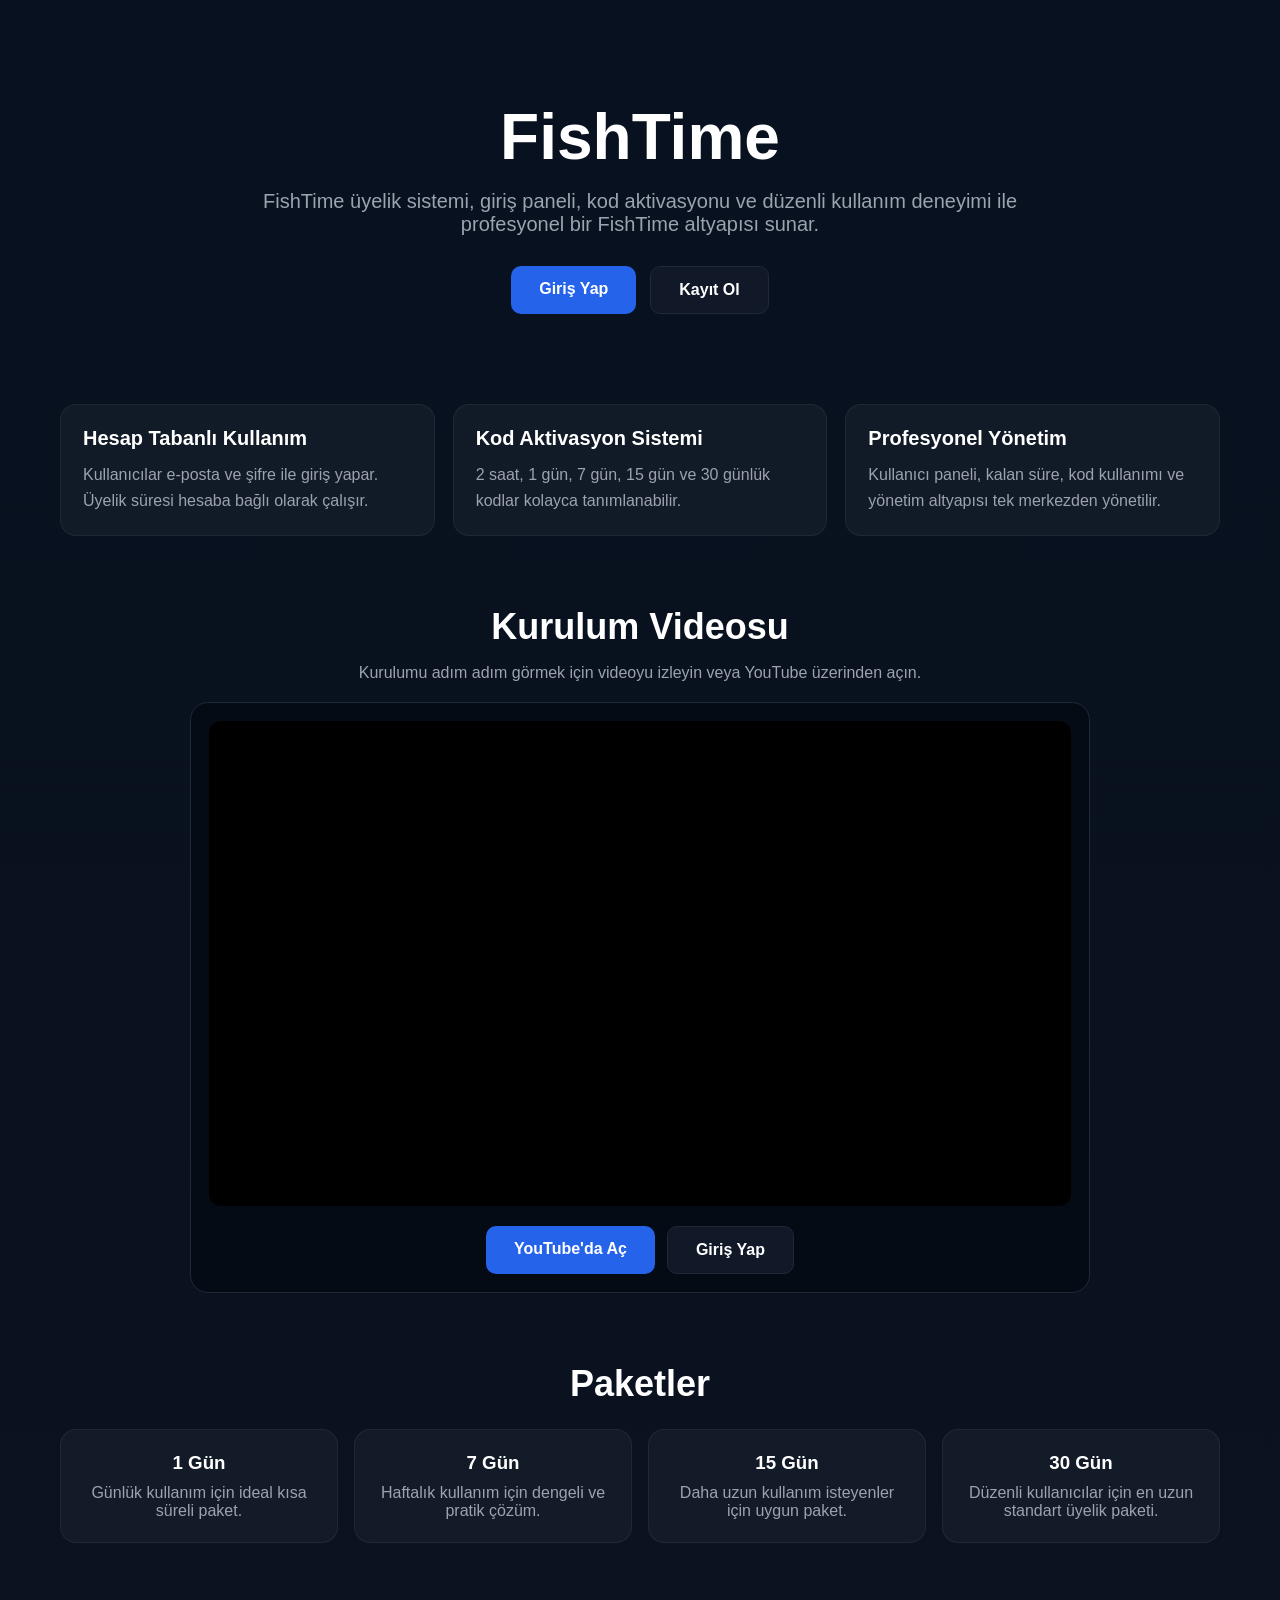
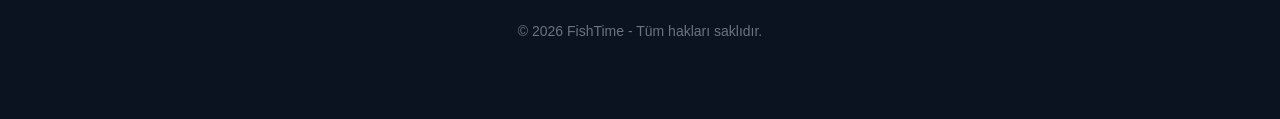
==== index.html @ 6d99ec54 "Update index.html" ====
<!DOCTYPE html>
<html lang="tr">
<head>
  <meta charset="UTF-8" />
  <meta name="viewport" content="width=device-width, initial-scale=1.0" />
  <title>FishTime</title>
  <style>
    * { box-sizing: border-box; }
    body {
      margin: 0;
      font-family: Arial, sans-serif;
      background: linear-gradient(180deg, #08111f 0%, #0b1220 100%);
      color: white;
    }
    .container {
      width: 100%;
      max-width: 1200px;
      margin: 0 auto;
      padding: 40px 20px 80px;
    }
    .hero {
      text-align: center;
      padding: 60px 0 30px;
    }
    .hero h1 {
      font-size: 64px;
      margin: 0 0 16px;
    }
    .hero p {
      color: #9ca3af;
      font-size: 20px;
      max-width: 760px;
      margin: 0 auto 30px;
    }
    .buttons {
      display: flex;
      gap: 14px;
      justify-content: center;
      flex-wrap: wrap;
      margin-top: 25px;
    }
    .btn {
      text-decoration: none;
      color: white;
      padding: 14px 28px;
      border-radius: 10px;
      font-weight: bold;
      display: inline-block;
    }
    .btn-primary { background: #2563eb; }
    .btn-primary:hover { background: #1d4ed8; }
    .btn-secondary { background: #111827; border: 1px solid #1f2937; }
    .btn-secondary:hover { background: #1a2436; }

    .cards {
      display: grid;
      grid-template-columns: repeat(3, 1fr);
      gap: 18px;
      margin-top: 60px;
    }
    .card {
      background: rgba(255,255,255,0.04);
      border: 1px solid rgba(255,255,255,0.06);
      border-radius: 16px;
      padding: 22px;
    }
    .card h3 {
      margin-top: 0;
      margin-bottom: 12px;
      font-size: 20px;
    }
    .card p {
      margin: 0;
      color: #9ca3af;
      line-height: 1.6;
    }

    .video-section {
      margin-top: 70px;
      text-align: center;
    }
    .video-section h2 {
      font-size: 36px;
      margin-bottom: 10px;
    }
    .video-section p {
      color: #9ca3af;
      margin-bottom: 20px;
    }
    .video-box {
      background: #050b14;
      border: 1px solid #1f2937;
      border-radius: 18px;
      padding: 18px;
      max-width: 900px;
      margin: 0 auto;
    }
    .video-frame {
      width: 100%;
      aspect-ratio: 16 / 9;
      border: 0;
      border-radius: 12px;
      background: #000;
    }
    .video-actions {
      margin-top: 16px;
      display: flex;
      justify-content: center;
      gap: 12px;
      flex-wrap: wrap;
    }

    .pricing {
      margin-top: 70px;
    }
    .pricing h2 {
      text-align: center;
      font-size: 36px;
      margin-bottom: 24px;
    }
    .pricing-grid {
      display: grid;
      grid-template-columns: repeat(4, 1fr);
      gap: 16px;
    }
    .price-card {
      background: rgba(255,255,255,0.04);
      border: 1px solid rgba(255,255,255,0.06);
      border-radius: 16px;
      padding: 22px;
      text-align: center;
    }
    .price-card h3 {
      margin: 0 0 10px;
    }
    .price-card p {
      color: #9ca3af;
      margin: 0;
    }

    .footer {
      margin-top: 80px;
      text-align: center;
      color: #6b7280;
      font-size: 14px;
    }

    @media (max-width: 900px) {
      .cards, .pricing-grid { grid-template-columns: 1fr; }
      .hero h1 { font-size: 42px; }
      .hero p { font-size: 17px; }
    }
  </style>
</head>
<body>
  <div class="container">
    <section class="hero">
      <h1>FishTime</h1>
      <p>
        FishTime üyelik sistemi, giriş paneli, kod aktivasyonu ve düzenli kullanım deneyimi ile
        profesyonel bir FishTime altyapısı sunar.
      </p>
      <div class="buttons">
        <a class="btn btn-primary" href="login.html">Giriş Yap</a>
        <a class="btn btn-secondary" href="register.html">Kayıt Ol</a>
      </div>
    </section>

    <section class="cards">
      <div class="card">
        <h3>Hesap Tabanlı Kullanım</h3>
        <p>Kullanıcılar e-posta ve şifre ile giriş yapar. Üyelik süresi hesaba bağlı olarak çalışır.</p>
      </div>
      <div class="card">
        <h3>Kod Aktivasyon Sistemi</h3>
        <p>2 saat, 1 gün, 7 gün, 15 gün ve 30 günlük kodlar kolayca tanımlanabilir.</p>
      </div>
      <div class="card">
        <h3>Profesyonel Yönetim</h3>
        <p>Kullanıcı paneli, kalan süre, kod kullanımı ve yönetim altyapısı tek merkezden yönetilir.</p>
      </div>
    </section>

    <section class="video-section">
      <h2>Kurulum Videosu</h2>
      <p>Kurulumu adım adım görmek için videoyu izleyin veya YouTube üzerinden açın.</p>

      <div class="video-box">
        <iframe
          class="video-frame"
          src="https://www.youtube.com/embed/YOUTUBE_VIDEO_ID"
          title="FishTime Kurulum Videosu"
          allowfullscreen>
        </iframe>

        <div class="video-actions">
          <a class="btn btn-primary" href="https://www.youtube.com/watch?v=YOUTUBE_VIDEO_ID" target="_blank">YouTube'da Aç</a>
          <a class="btn btn-secondary" href="login.html">Giriş Yap</a>
        </div>
      </div>
    </section>

    <section class="pricing">
      <h2>Paketler</h2>
      <div class="pricing-grid">
        <div class="price-card">
          <h3>1 Gün</h3>
          <p>Günlük kullanım için ideal kısa süreli paket.</p>
        </div>
        <div class="price-card">
          <h3>7 Gün</h3>
          <p>Haftalık kullanım için dengeli ve pratik çözüm.</p>
        </div>
        <div class="price-card">
          <h3>15 Gün</h3>
          <p>Daha uzun kullanım isteyenler için uygun paket.</p>
        </div>
        <div class="price-card">
          <h3>30 Gün</h3>
          <p>Düzenli kullanıcılar için en uzun standart üyelik paketi.</p>
        </div>
      </div>
    </section>

    <div class="footer">
      © 2026 FishTime - Tüm hakları saklıdır.
    </div>
  </div>
</body>
</html>
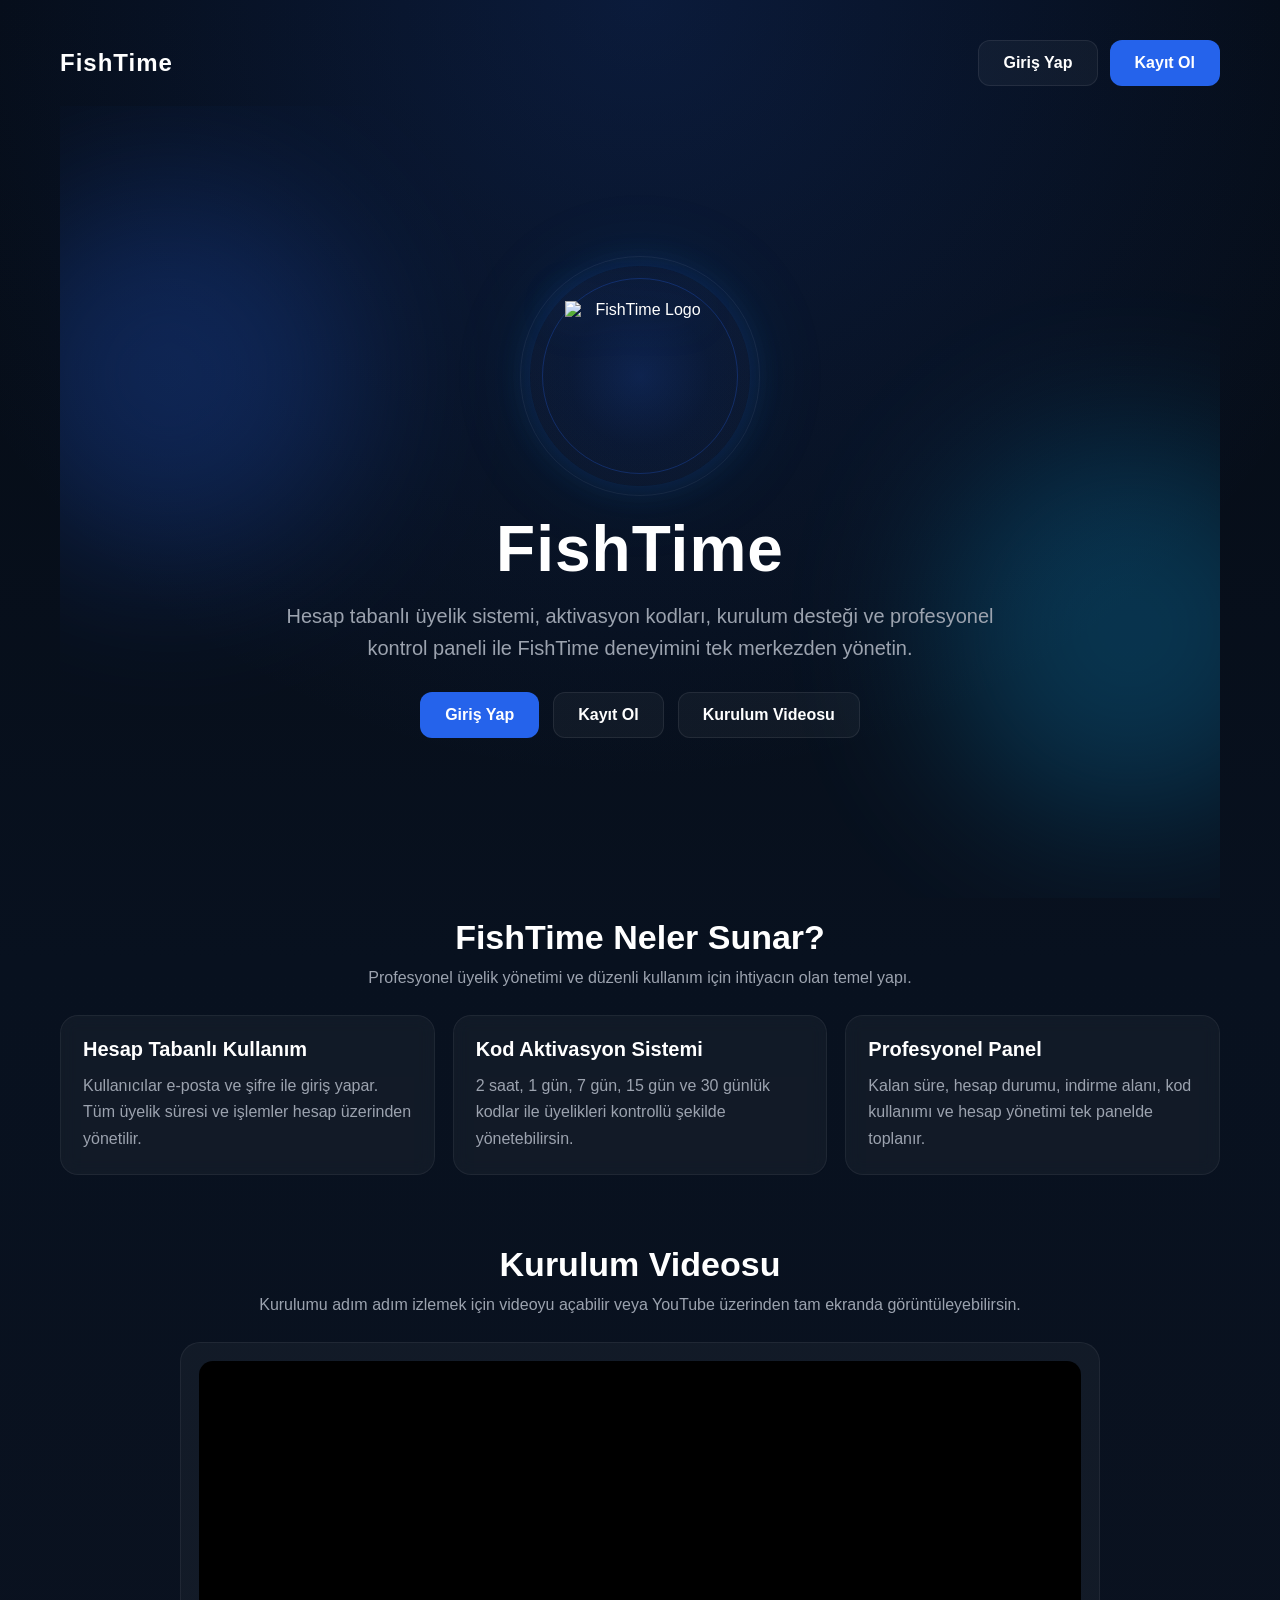
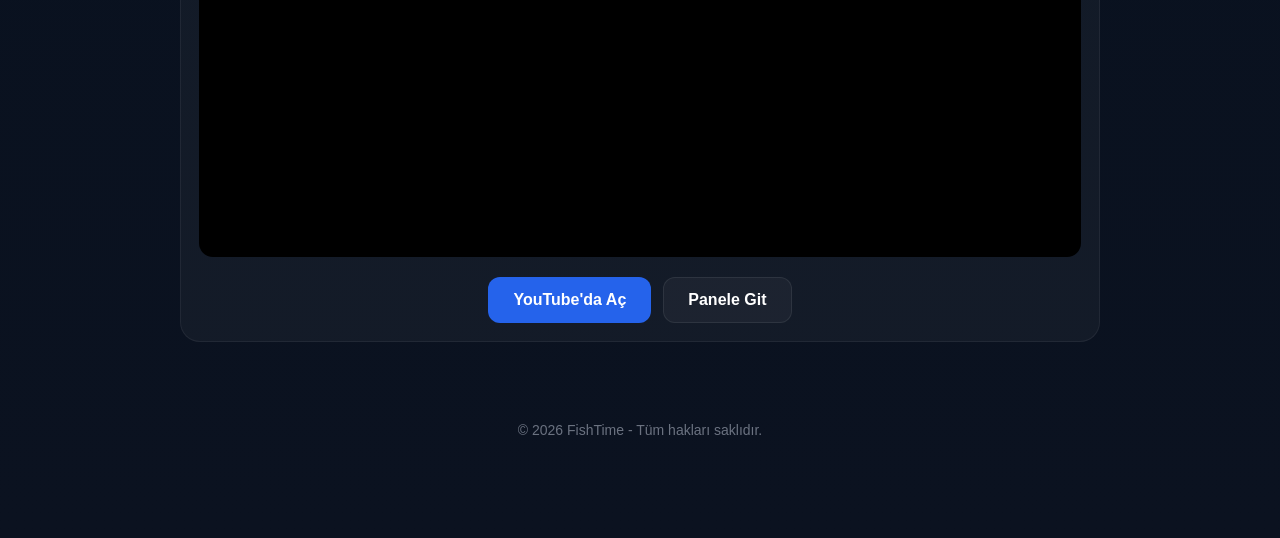
==== commit 86352333: "Update index.html" ====
--- a/index.html
+++ b/index.html
@@ -5,137 +5,293 @@
   <meta name="viewport" content="width=device-width, initial-scale=1.0" />
   <title>FishTime</title>
   <style>
-    * { box-sizing: border-box; }
+    * {
+      box-sizing: border-box;
+    }
+
+    html {
+      scroll-behavior: smooth;
+    }
+
     body {
       margin: 0;
       font-family: Arial, sans-serif;
-      background: linear-gradient(180deg, #08111f 0%, #0b1220 100%);
+      background:
+        radial-gradient(circle at top, rgba(37, 99, 235, 0.18), transparent 35%),
+        linear-gradient(180deg, #050b14 0%, #08111f 45%, #0b1220 100%);
       color: white;
-    }
+      overflow-x: hidden;
+    }
+
     .container {
       width: 100%;
       max-width: 1200px;
       margin: 0 auto;
-      padding: 40px 20px 80px;
-    }
+      padding: 30px 20px 80px;
+    }
+
+    .topbar {
+      display: flex;
+      justify-content: space-between;
+      align-items: center;
+      padding: 10px 0 20px;
+    }
+
+    .brand {
+      font-size: 24px;
+      font-weight: 700;
+      letter-spacing: 1px;
+    }
+
+    .nav-buttons {
+      display: flex;
+      gap: 12px;
+      flex-wrap: wrap;
+    }
+
+    .btn {
+      text-decoration: none;
+      color: white;
+      padding: 13px 24px;
+      border-radius: 12px;
+      font-weight: 700;
+      display: inline-block;
+      transition: 0.2s ease;
+      border: 1px solid transparent;
+    }
+
+    .btn:hover {
+      transform: translateY(-2px);
+    }
+
+    .btn-primary {
+      background: #2563eb;
+    }
+
+    .btn-primary:hover {
+      background: #1d4ed8;
+    }
+
+    .btn-secondary {
+      background: rgba(255,255,255,0.04);
+      border-color: rgba(255,255,255,0.08);
+    }
+
+    .btn-secondary:hover {
+      background: rgba(255,255,255,0.08);
+    }
+
     .hero {
+      min-height: 88vh;
+      display: flex;
+      align-items: center;
+      justify-content: center;
       text-align: center;
-      padding: 60px 0 30px;
-    }
-    .hero h1 {
+      position: relative;
+      overflow: hidden;
+    }
+
+    .hero::before,
+    .hero::after {
+      content: "";
+      position: absolute;
+      width: 380px;
+      height: 380px;
+      border-radius: 50%;
+      filter: blur(80px);
+      opacity: 0.25;
+      z-index: 0;
+      animation: floatGlow 7s ease-in-out infinite;
+    }
+
+    .hero::before {
+      background: #2563eb;
+      top: 10%;
+      left: -80px;
+    }
+
+    .hero::after {
+      background: #0ea5e9;
+      right: -100px;
+      bottom: 10%;
+      animation-delay: 2s;
+    }
+
+    @keyframes floatGlow {
+      0%, 100% { transform: translateY(0px) scale(1); }
+      50% { transform: translateY(-18px) scale(1.05); }
+    }
+
+    .hero-content {
+      position: relative;
+      z-index: 1;
+      max-width: 900px;
+      width: 100%;
+    }
+
+    .logo-wrap {
+      display: flex;
+      justify-content: center;
+      align-items: center;
+      margin-bottom: 26px;
+    }
+
+    .logo-ring {
+      position: relative;
+      width: 220px;
+      height: 220px;
+      border-radius: 50%;
+      display: flex;
+      align-items: center;
+      justify-content: center;
+      background:
+        radial-gradient(circle, rgba(37,99,235,0.18) 0%, rgba(37,99,235,0.06) 45%, rgba(255,255,255,0.02) 100%);
+      box-shadow:
+        0 0 35px rgba(37,99,235,0.20),
+        0 0 90px rgba(14,165,233,0.10);
+      animation: pulseRing 4s ease-in-out infinite;
+    }
+
+    .logo-ring::before {
+      content: "";
+      position: absolute;
+      inset: -10px;
+      border-radius: 50%;
+      border: 1px solid rgba(255,255,255,0.06);
+      animation: spinSlow 14s linear infinite;
+    }
+
+    .logo-ring::after {
+      content: "";
+      position: absolute;
+      inset: 12px;
+      border-radius: 50%;
+      border: 1px solid rgba(37,99,235,0.28);
+      animation: spinSlowReverse 11s linear infinite;
+    }
+
+    @keyframes pulseRing {
+      0%, 100% { transform: translateY(0px) scale(1); }
+      50% { transform: translateY(-6px) scale(1.02); }
+    }
+
+    @keyframes spinSlow {
+      from { transform: rotate(0deg); }
+      to { transform: rotate(360deg); }
+    }
+
+    @keyframes spinSlowReverse {
+      from { transform: rotate(360deg); }
+      to { transform: rotate(0deg); }
+    }
+
+    .hero-logo {
+      width: 150px;
+      height: 150px;
+      object-fit: contain;
+      filter: drop-shadow(0 0 22px rgba(37,99,235,0.35));
+      animation: logoFloat 4.2s ease-in-out infinite;
+      position: relative;
+      z-index: 2;
+    }
+
+    @keyframes logoFloat {
+      0%, 100% { transform: translateY(0px); }
+      50% { transform: translateY(-8px); }
+    }
+
+    h1 {
       font-size: 64px;
-      margin: 0 0 16px;
-    }
-    .hero p {
+      margin: 0 0 14px;
+      letter-spacing: 1px;
+    }
+
+    .subtitle {
+      font-size: 20px;
       color: #9ca3af;
-      font-size: 20px;
       max-width: 760px;
-      margin: 0 auto 30px;
-    }
-    .buttons {
+      margin: 0 auto 28px;
+      line-height: 1.6;
+    }
+
+    .hero-buttons {
       display: flex;
       gap: 14px;
       justify-content: center;
       flex-wrap: wrap;
-      margin-top: 25px;
-    }
-    .btn {
-      text-decoration: none;
-      color: white;
-      padding: 14px 28px;
-      border-radius: 10px;
-      font-weight: bold;
-      display: inline-block;
-    }
-    .btn-primary { background: #2563eb; }
-    .btn-primary:hover { background: #1d4ed8; }
-    .btn-secondary { background: #111827; border: 1px solid #1f2937; }
-    .btn-secondary:hover { background: #1a2436; }
+      margin-top: 16px;
+    }
+
+    .features {
+      margin-top: 20px;
+    }
+
+    .section-title {
+      text-align: center;
+      font-size: 34px;
+      margin: 0 0 12px;
+    }
+
+    .section-sub {
+      text-align: center;
+      color: #9ca3af;
+      margin: 0 0 28px;
+    }
 
     .cards {
       display: grid;
       grid-template-columns: repeat(3, 1fr);
       gap: 18px;
-      margin-top: 60px;
-    }
+    }
+
     .card {
       background: rgba(255,255,255,0.04);
       border: 1px solid rgba(255,255,255,0.06);
-      border-radius: 16px;
+      border-radius: 18px;
       padding: 22px;
-    }
+      backdrop-filter: blur(8px);
+    }
+
     .card h3 {
       margin-top: 0;
       margin-bottom: 12px;
       font-size: 20px;
     }
+
     .card p {
       margin: 0;
       color: #9ca3af;
-      line-height: 1.6;
+      line-height: 1.65;
     }
 
     .video-section {
       margin-top: 70px;
       text-align: center;
     }
-    .video-section h2 {
-      font-size: 36px;
-      margin-bottom: 10px;
-    }
-    .video-section p {
-      color: #9ca3af;
-      margin-bottom: 20px;
-    }
+
     .video-box {
-      background: #050b14;
-      border: 1px solid #1f2937;
-      border-radius: 18px;
+      max-width: 920px;
+      margin: 0 auto;
+      background: rgba(255,255,255,0.04);
+      border: 1px solid rgba(255,255,255,0.06);
+      border-radius: 20px;
       padding: 18px;
-      max-width: 900px;
-      margin: 0 auto;
-    }
+    }
+
     .video-frame {
       width: 100%;
-      aspect-ratio: 16 / 9;
-      border: 0;
-      border-radius: 12px;
+      aspect-ratio: 16/9;
+      border: none;
+      border-radius: 14px;
       background: #000;
     }
+
     .video-actions {
       margin-top: 16px;
       display: flex;
       justify-content: center;
       gap: 12px;
       flex-wrap: wrap;
-    }
-
-    .pricing {
-      margin-top: 70px;
-    }
-    .pricing h2 {
-      text-align: center;
-      font-size: 36px;
-      margin-bottom: 24px;
-    }
-    .pricing-grid {
-      display: grid;
-      grid-template-columns: repeat(4, 1fr);
-      gap: 16px;
-    }
-    .price-card {
-      background: rgba(255,255,255,0.04);
-      border: 1px solid rgba(255,255,255,0.06);
-      border-radius: 16px;
-      padding: 22px;
-      text-align: center;
-    }
-    .price-card h3 {
-      margin: 0 0 10px;
-    }
-    .price-card p {
-      color: #9ca3af;
-      margin: 0;
     }
 
     .footer {
@@ -143,47 +299,104 @@
       text-align: center;
       color: #6b7280;
       font-size: 14px;
+      padding-bottom: 20px;
     }
 
     @media (max-width: 900px) {
-      .cards, .pricing-grid { grid-template-columns: 1fr; }
-      .hero h1 { font-size: 42px; }
-      .hero p { font-size: 17px; }
+      .cards {
+        grid-template-columns: 1fr;
+      }
+
+      h1 {
+        font-size: 42px;
+      }
+
+      .subtitle {
+        font-size: 17px;
+      }
+
+      .logo-ring {
+        width: 180px;
+        height: 180px;
+      }
+
+      .hero-logo {
+        width: 122px;
+        height: 122px;
+      }
+
+      .topbar {
+        flex-direction: column;
+        gap: 14px;
+      }
     }
   </style>
 </head>
 <body>
   <div class="container">
+    <div class="topbar">
+      <div class="brand">FishTime</div>
+      <div class="nav-buttons">
+        <a class="btn btn-secondary" href="login.html">Giriş Yap</a>
+        <a class="btn btn-primary" href="register.html">Kayıt Ol</a>
+      </div>
+    </div>
+
     <section class="hero">
-      <h1>FishTime</h1>
-      <p>
-        FishTime üyelik sistemi, giriş paneli, kod aktivasyonu ve düzenli kullanım deneyimi ile
-        profesyonel bir FishTime altyapısı sunar.
-      </p>
-      <div class="buttons">
-        <a class="btn btn-primary" href="login.html">Giriş Yap</a>
-        <a class="btn btn-secondary" href="register.html">Kayıt Ol</a>
+      <div class="hero-content">
+        <div class="logo-wrap">
+          <div class="logo-ring">
+            <img src="logo.png" alt="FishTime Logo" class="hero-logo">
+          </div>
+        </div>
+
+        <h1>FishTime</h1>
+        <p class="subtitle">
+          Hesap tabanlı üyelik sistemi, aktivasyon kodları, kurulum desteği ve profesyonel kontrol paneli ile
+          FishTime deneyimini tek merkezden yönetin.
+        </p>
+
+        <div class="hero-buttons">
+          <a class="btn btn-primary" href="login.html">Giriş Yap</a>
+          <a class="btn btn-secondary" href="register.html">Kayıt Ol</a>
+          <a class="btn btn-secondary" href="#setup">Kurulum Videosu</a>
+        </div>
       </div>
     </section>
 
-    <section class="cards">
-      <div class="card">
-        <h3>Hesap Tabanlı Kullanım</h3>
-        <p>Kullanıcılar e-posta ve şifre ile giriş yapar. Üyelik süresi hesaba bağlı olarak çalışır.</p>
-      </div>
-      <div class="card">
-        <h3>Kod Aktivasyon Sistemi</h3>
-        <p>2 saat, 1 gün, 7 gün, 15 gün ve 30 günlük kodlar kolayca tanımlanabilir.</p>
-      </div>
-      <div class="card">
-        <h3>Profesyonel Yönetim</h3>
-        <p>Kullanıcı paneli, kalan süre, kod kullanımı ve yönetim altyapısı tek merkezden yönetilir.</p>
+    <section class="features">
+      <h2 class="section-title">FishTime Neler Sunar?</h2>
+      <p class="section-sub">
+        Profesyonel üyelik yönetimi ve düzenli kullanım için ihtiyacın olan temel yapı.
+      </p>
+
+      <div class="cards">
+        <div class="card">
+          <h3>Hesap Tabanlı Kullanım</h3>
+          <p>
+            Kullanıcılar e-posta ve şifre ile giriş yapar. Tüm üyelik süresi ve işlemler hesap üzerinden yönetilir.
+          </p>
+        </div>
+        <div class="card">
+          <h3>Kod Aktivasyon Sistemi</h3>
+          <p>
+            2 saat, 1 gün, 7 gün, 15 gün ve 30 günlük kodlar ile üyelikleri kontrollü şekilde yönetebilirsin.
+          </p>
+        </div>
+        <div class="card">
+          <h3>Profesyonel Panel</h3>
+          <p>
+            Kalan süre, hesap durumu, indirme alanı, kod kullanımı ve hesap yönetimi tek panelde toplanır.
+          </p>
+        </div>
       </div>
     </section>
 
-    <section class="video-section">
-      <h2>Kurulum Videosu</h2>
-      <p>Kurulumu adım adım görmek için videoyu izleyin veya YouTube üzerinden açın.</p>
+    <section class="video-section" id="setup">
+      <h2 class="section-title">Kurulum Videosu</h2>
+      <p class="section-sub">
+        Kurulumu adım adım izlemek için videoyu açabilir veya YouTube üzerinden tam ekranda görüntüleyebilirsin.
+      </p>
 
       <div class="video-box">
         <iframe
@@ -195,29 +408,7 @@
 
         <div class="video-actions">
           <a class="btn btn-primary" href="https://www.youtube.com/watch?v=YOUTUBE_VIDEO_ID" target="_blank">YouTube'da Aç</a>
-          <a class="btn btn-secondary" href="login.html">Giriş Yap</a>
-        </div>
-      </div>
-    </section>
-
-    <section class="pricing">
-      <h2>Paketler</h2>
-      <div class="pricing-grid">
-        <div class="price-card">
-          <h3>1 Gün</h3>
-          <p>Günlük kullanım için ideal kısa süreli paket.</p>
-        </div>
-        <div class="price-card">
-          <h3>7 Gün</h3>
-          <p>Haftalık kullanım için dengeli ve pratik çözüm.</p>
-        </div>
-        <div class="price-card">
-          <h3>15 Gün</h3>
-          <p>Daha uzun kullanım isteyenler için uygun paket.</p>
-        </div>
-        <div class="price-card">
-          <h3>30 Gün</h3>
-          <p>Düzenli kullanıcılar için en uzun standart üyelik paketi.</p>
+          <a class="btn btn-secondary" href="login.html">Panele Git</a>
         </div>
       </div>
     </section>
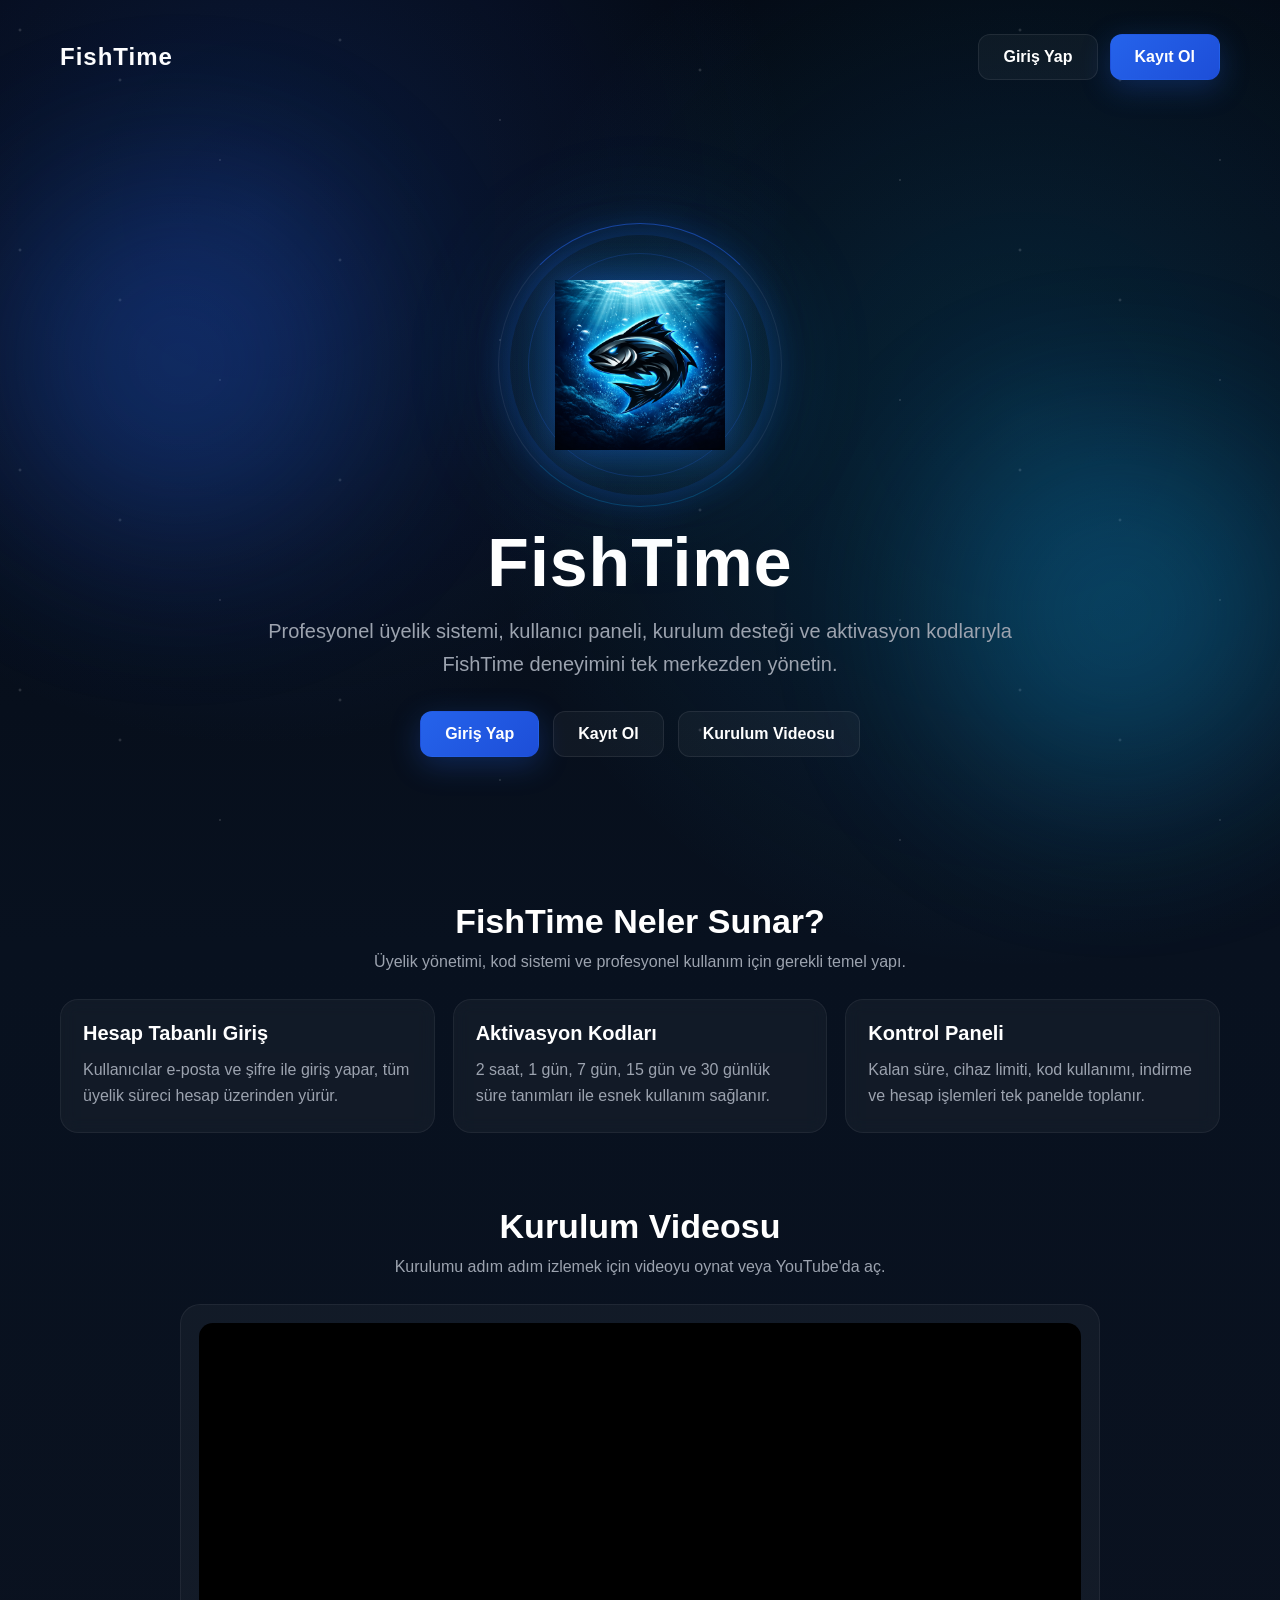
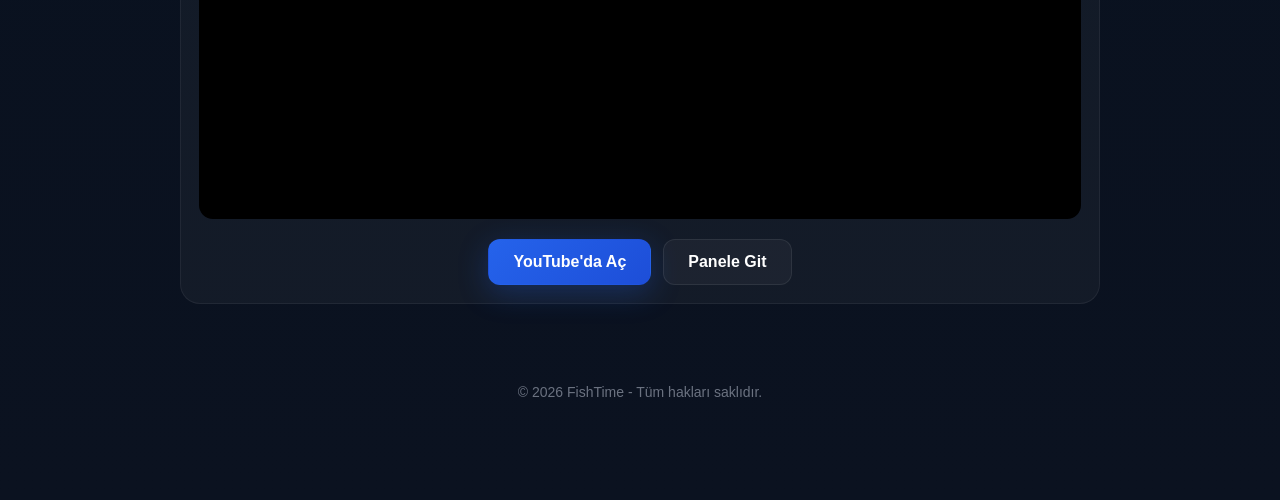
==== commit 73cde295: "Update index.html" ====
--- a/index.html
+++ b/index.html
@@ -5,36 +5,58 @@
   <meta name="viewport" content="width=device-width, initial-scale=1.0" />
   <title>FishTime</title>
   <style>
-    * {
-      box-sizing: border-box;
-    }
-
-    html {
-      scroll-behavior: smooth;
-    }
+    * { box-sizing: border-box; }
+
+    html { scroll-behavior: smooth; }
 
     body {
       margin: 0;
       font-family: Arial, sans-serif;
+      color: white;
       background:
-        radial-gradient(circle at top, rgba(37, 99, 235, 0.18), transparent 35%),
-        linear-gradient(180deg, #050b14 0%, #08111f 45%, #0b1220 100%);
-      color: white;
+        radial-gradient(circle at 20% 10%, rgba(37, 99, 235, 0.18), transparent 25%),
+        radial-gradient(circle at 80% 20%, rgba(14, 165, 233, 0.16), transparent 28%),
+        linear-gradient(180deg, #040913 0%, #08111f 45%, #0b1220 100%);
       overflow-x: hidden;
+    }
+
+    .bg-stars {
+      position: fixed;
+      inset: 0;
+      pointer-events: none;
+      opacity: 0.22;
+      background-image:
+        radial-gradient(2px 2px at 20px 30px, white, transparent),
+        radial-gradient(2px 2px at 120px 80px, white, transparent),
+        radial-gradient(1.5px 1.5px at 220px 160px, white, transparent),
+        radial-gradient(2px 2px at 340px 40px, white, transparent),
+        radial-gradient(1.5px 1.5px at 500px 120px, white, transparent),
+        radial-gradient(2px 2px at 700px 70px, white, transparent),
+        radial-gradient(1.5px 1.5px at 900px 180px, white, transparent);
+      background-size: 1000px 220px;
+      animation: starShift 18s linear infinite;
+    }
+
+    @keyframes starShift {
+      from { transform: translateY(0); }
+      to { transform: translateY(30px); }
     }
 
     .container {
       width: 100%;
       max-width: 1200px;
       margin: 0 auto;
-      padding: 30px 20px 80px;
+      padding: 28px 20px 80px;
+      position: relative;
+      z-index: 2;
     }
 
     .topbar {
       display: flex;
       justify-content: space-between;
       align-items: center;
-      padding: 10px 0 20px;
+      gap: 16px;
+      padding: 6px 0 20px;
     }
 
     .brand {
@@ -56,7 +78,7 @@
       border-radius: 12px;
       font-weight: 700;
       display: inline-block;
-      transition: 0.2s ease;
+      transition: 0.22s ease;
       border: 1px solid transparent;
     }
 
@@ -65,11 +87,12 @@
     }
 
     .btn-primary {
-      background: #2563eb;
+      background: linear-gradient(135deg, #2563eb, #1d4ed8);
+      box-shadow: 0 8px 30px rgba(37, 99, 235, 0.28);
     }
 
     .btn-primary:hover {
-      background: #1d4ed8;
+      box-shadow: 0 10px 36px rgba(37, 99, 235, 0.4);
     }
 
     .btn-secondary {
@@ -88,130 +111,137 @@
       justify-content: center;
       text-align: center;
       position: relative;
-      overflow: hidden;
-    }
-
-    .hero::before,
-    .hero::after {
+    }
+
+    .hero-blur-left,
+    .hero-blur-right {
+      position: absolute;
+      width: 360px;
+      height: 360px;
+      border-radius: 50%;
+      filter: blur(90px);
+      opacity: 0.28;
+      z-index: 0;
+      animation: floatGlow 7s ease-in-out infinite;
+    }
+
+    .hero-blur-left {
+      background: #2563eb;
+      left: -60px;
+      top: 80px;
+    }
+
+    .hero-blur-right {
+      background: #0ea5e9;
+      right: -80px;
+      bottom: 100px;
+      animation-delay: 2s;
+    }
+
+    @keyframes floatGlow {
+      0%, 100% { transform: translateY(0) scale(1); }
+      50% { transform: translateY(-20px) scale(1.04); }
+    }
+
+    .hero-content {
+      max-width: 920px;
+      width: 100%;
+      position: relative;
+      z-index: 2;
+    }
+
+    .logo-wrap {
+      display: flex;
+      justify-content: center;
+      align-items: center;
+      margin-bottom: 28px;
+    }
+
+    .logo-shell {
+      position: relative;
+      width: 260px;
+      height: 260px;
+      display: flex;
+      justify-content: center;
+      align-items: center;
+    }
+
+    .logo-shell::before {
       content: "";
       position: absolute;
-      width: 380px;
-      height: 380px;
+      inset: 0;
       border-radius: 50%;
-      filter: blur(80px);
-      opacity: 0.25;
-      z-index: 0;
-      animation: floatGlow 7s ease-in-out infinite;
-    }
-
-    .hero::before {
-      background: #2563eb;
-      top: 10%;
-      left: -80px;
-    }
-
-    .hero::after {
-      background: #0ea5e9;
-      right: -100px;
-      bottom: 10%;
-      animation-delay: 2s;
-    }
-
-    @keyframes floatGlow {
-      0%, 100% { transform: translateY(0px) scale(1); }
-      50% { transform: translateY(-18px) scale(1.05); }
-    }
-
-    .hero-content {
-      position: relative;
-      z-index: 1;
-      max-width: 900px;
-      width: 100%;
-    }
-
-    .logo-wrap {
-      display: flex;
-      justify-content: center;
-      align-items: center;
-      margin-bottom: 26px;
-    }
-
-    .logo-ring {
-      position: relative;
-      width: 220px;
-      height: 220px;
-      border-radius: 50%;
-      display: flex;
-      align-items: center;
-      justify-content: center;
       background:
-        radial-gradient(circle, rgba(37,99,235,0.18) 0%, rgba(37,99,235,0.06) 45%, rgba(255,255,255,0.02) 100%);
+        radial-gradient(circle, rgba(37,99,235,0.18) 0%, rgba(14,165,233,0.08) 45%, rgba(255,255,255,0.02) 100%);
       box-shadow:
-        0 0 35px rgba(37,99,235,0.20),
-        0 0 90px rgba(14,165,233,0.10);
-      animation: pulseRing 4s ease-in-out infinite;
-    }
-
-    .logo-ring::before {
+        0 0 40px rgba(37,99,235,0.30),
+        0 0 120px rgba(14,165,233,0.14);
+      animation: pulseShell 4s ease-in-out infinite;
+    }
+
+    .logo-shell::after {
       content: "";
       position: absolute;
-      inset: -10px;
+      inset: -12px;
       border-radius: 50%;
-      border: 1px solid rgba(255,255,255,0.06);
-      animation: spinSlow 14s linear infinite;
-    }
-
-    .logo-ring::after {
-      content: "";
+      border: 1px solid rgba(255,255,255,0.08);
+      border-top-color: rgba(37,99,235,0.55);
+      border-bottom-color: rgba(14,165,233,0.25);
+      animation: spinShell 13s linear infinite;
+    }
+
+    .ring-2 {
       position: absolute;
-      inset: 12px;
+      inset: 18px;
       border-radius: 50%;
-      border: 1px solid rgba(37,99,235,0.28);
-      animation: spinSlowReverse 11s linear infinite;
-    }
-
-    @keyframes pulseRing {
-      0%, 100% { transform: translateY(0px) scale(1); }
-      50% { transform: translateY(-6px) scale(1.02); }
-    }
-
-    @keyframes spinSlow {
+      border: 1px solid rgba(37,99,235,0.22);
+      animation: spinShellReverse 9s linear infinite;
+    }
+
+    @keyframes pulseShell {
+      0%, 100% { transform: scale(1); }
+      50% { transform: scale(1.03); }
+    }
+
+    @keyframes spinShell {
       from { transform: rotate(0deg); }
       to { transform: rotate(360deg); }
     }
 
-    @keyframes spinSlowReverse {
+    @keyframes spinShellReverse {
       from { transform: rotate(360deg); }
       to { transform: rotate(0deg); }
     }
 
     .hero-logo {
-      width: 150px;
-      height: 150px;
+      width: 170px;
+      height: 170px;
       object-fit: contain;
-      filter: drop-shadow(0 0 22px rgba(37,99,235,0.35));
-      animation: logoFloat 4.2s ease-in-out infinite;
       position: relative;
-      z-index: 2;
+      z-index: 3;
+      filter:
+        drop-shadow(0 0 18px rgba(37,99,235,0.40))
+        drop-shadow(0 0 35px rgba(14,165,233,0.20));
+      animation: logoFloat 4s ease-in-out infinite;
     }
 
     @keyframes logoFloat {
-      0%, 100% { transform: translateY(0px); }
+      0%, 100% { transform: translateY(0); }
       50% { transform: translateY(-8px); }
     }
 
     h1 {
-      font-size: 64px;
+      font-size: 68px;
       margin: 0 0 14px;
       letter-spacing: 1px;
     }
 
     .subtitle {
       font-size: 20px;
+      line-height: 1.65;
       color: #9ca3af;
       max-width: 760px;
-      margin: 0 auto 28px;
-      line-height: 1.6;
+      margin: 0 auto 30px;
     }
 
     .hero-buttons {
@@ -219,11 +249,11 @@
       gap: 14px;
       justify-content: center;
       flex-wrap: wrap;
-      margin-top: 16px;
+      margin-top: 18px;
     }
 
     .features {
-      margin-top: 20px;
+      margin-top: 10px;
     }
 
     .section-title {
@@ -250,6 +280,13 @@
       border-radius: 18px;
       padding: 22px;
       backdrop-filter: blur(8px);
+      transition: 0.22s ease;
+    }
+
+    .card:hover {
+      transform: translateY(-4px);
+      border-color: rgba(37,99,235,0.28);
+      box-shadow: 0 12px 40px rgba(0,0,0,0.18);
     }
 
     .card h3 {
@@ -265,7 +302,7 @@
     }
 
     .video-section {
-      margin-top: 70px;
+      margin-top: 74px;
       text-align: center;
     }
 
@@ -280,7 +317,7 @@
 
     .video-frame {
       width: 100%;
-      aspect-ratio: 16/9;
+      aspect-ratio: 16 / 9;
       border: none;
       border-radius: 14px;
       background: #000;
@@ -303,36 +340,18 @@
     }
 
     @media (max-width: 900px) {
-      .cards {
-        grid-template-columns: 1fr;
-      }
-
-      h1 {
-        font-size: 42px;
-      }
-
-      .subtitle {
-        font-size: 17px;
-      }
-
-      .logo-ring {
-        width: 180px;
-        height: 180px;
-      }
-
-      .hero-logo {
-        width: 122px;
-        height: 122px;
-      }
-
-      .topbar {
-        flex-direction: column;
-        gap: 14px;
-      }
+      .cards { grid-template-columns: 1fr; }
+      .topbar { flex-direction: column; }
+      h1 { font-size: 44px; }
+      .subtitle { font-size: 17px; }
+      .logo-shell { width: 210px; height: 210px; }
+      .hero-logo { width: 138px; height: 138px; }
     }
   </style>
 </head>
 <body>
+  <div class="bg-stars"></div>
+
   <div class="container">
     <div class="topbar">
       <div class="brand">FishTime</div>
@@ -343,16 +362,20 @@
     </div>
 
     <section class="hero">
+      <div class="hero-blur-left"></div>
+      <div class="hero-blur-right"></div>
+
       <div class="hero-content">
         <div class="logo-wrap">
-          <div class="logo-ring">
+          <div class="logo-shell">
+            <div class="ring-2"></div>
             <img src="logo.png" alt="FishTime Logo" class="hero-logo">
           </div>
         </div>
 
         <h1>FishTime</h1>
         <p class="subtitle">
-          Hesap tabanlı üyelik sistemi, aktivasyon kodları, kurulum desteği ve profesyonel kontrol paneli ile
+          Profesyonel üyelik sistemi, kullanıcı paneli, kurulum desteği ve aktivasyon kodlarıyla
           FishTime deneyimini tek merkezden yönetin.
         </p>
 
@@ -367,27 +390,21 @@
     <section class="features">
       <h2 class="section-title">FishTime Neler Sunar?</h2>
       <p class="section-sub">
-        Profesyonel üyelik yönetimi ve düzenli kullanım için ihtiyacın olan temel yapı.
+        Üyelik yönetimi, kod sistemi ve profesyonel kullanım için gerekli temel yapı.
       </p>
 
       <div class="cards">
         <div class="card">
-          <h3>Hesap Tabanlı Kullanım</h3>
-          <p>
-            Kullanıcılar e-posta ve şifre ile giriş yapar. Tüm üyelik süresi ve işlemler hesap üzerinden yönetilir.
-          </p>
+          <h3>Hesap Tabanlı Giriş</h3>
+          <p>Kullanıcılar e-posta ve şifre ile giriş yapar, tüm üyelik süreci hesap üzerinden yürür.</p>
         </div>
         <div class="card">
-          <h3>Kod Aktivasyon Sistemi</h3>
-          <p>
-            2 saat, 1 gün, 7 gün, 15 gün ve 30 günlük kodlar ile üyelikleri kontrollü şekilde yönetebilirsin.
-          </p>
+          <h3>Aktivasyon Kodları</h3>
+          <p>2 saat, 1 gün, 7 gün, 15 gün ve 30 günlük süre tanımları ile esnek kullanım sağlanır.</p>
         </div>
         <div class="card">
-          <h3>Profesyonel Panel</h3>
-          <p>
-            Kalan süre, hesap durumu, indirme alanı, kod kullanımı ve hesap yönetimi tek panelde toplanır.
-          </p>
+          <h3>Kontrol Paneli</h3>
+          <p>Kalan süre, cihaz limiti, kod kullanımı, indirme ve hesap işlemleri tek panelde toplanır.</p>
         </div>
       </div>
     </section>
@@ -395,7 +412,7 @@
     <section class="video-section" id="setup">
       <h2 class="section-title">Kurulum Videosu</h2>
       <p class="section-sub">
-        Kurulumu adım adım izlemek için videoyu açabilir veya YouTube üzerinden tam ekranda görüntüleyebilirsin.
+        Kurulumu adım adım izlemek için videoyu oynat veya YouTube'da aç.
       </p>
 
       <div class="video-box">
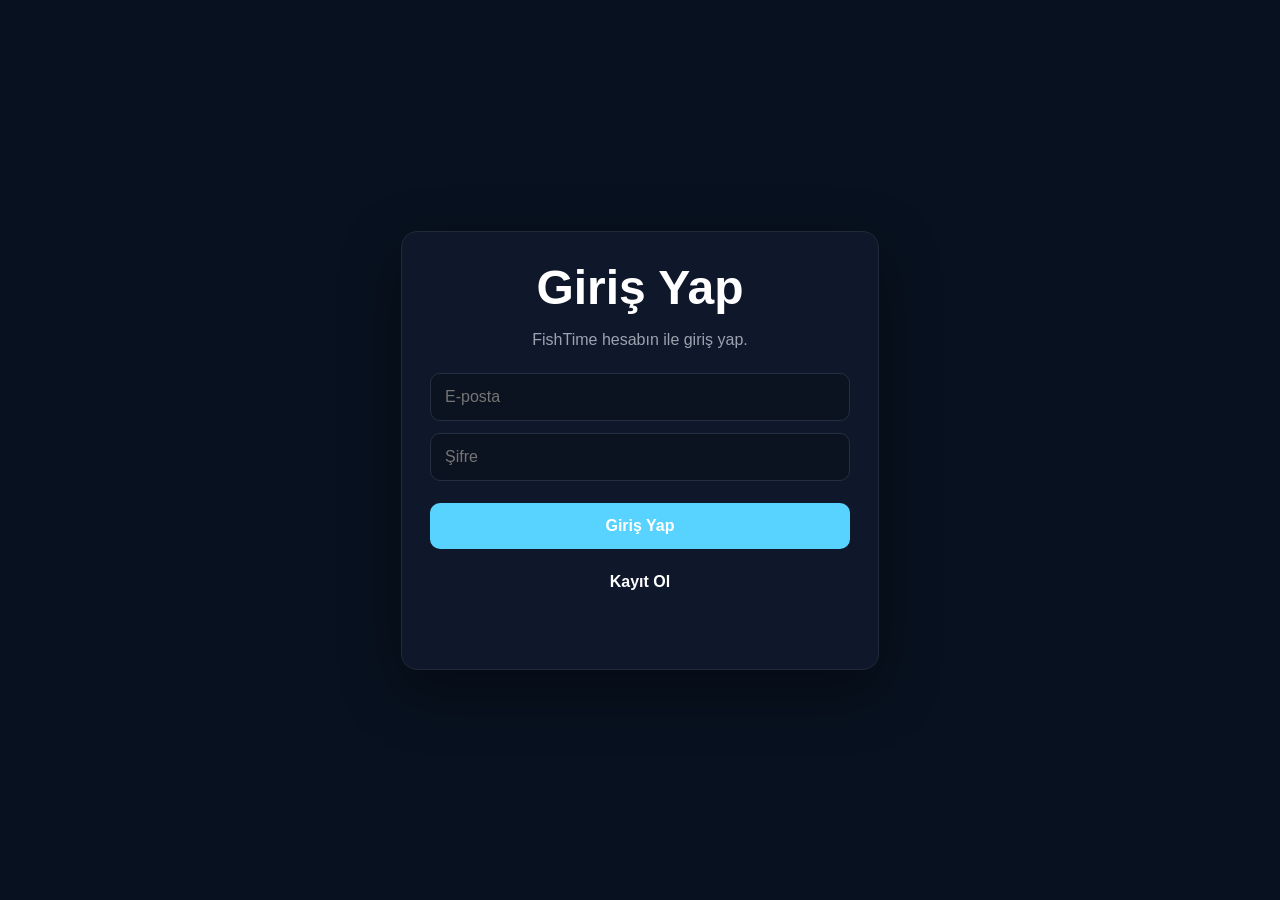
==== commit 22161a20: "Update index.html" ====
--- a/index.html
+++ b/index.html
@@ -3,436 +3,163 @@
 <head>
   <meta charset="UTF-8" />
   <meta name="viewport" content="width=device-width, initial-scale=1.0" />
-  <title>FishTime</title>
+  <title>FishTime - Giriş Yap</title>
   <style>
-    * { box-sizing: border-box; }
-
-    html { scroll-behavior: smooth; }
-
     body {
       margin: 0;
+      background: #08111f;
+      color: white;
       font-family: Arial, sans-serif;
-      color: white;
-      background:
-        radial-gradient(circle at 20% 10%, rgba(37, 99, 235, 0.18), transparent 25%),
-        radial-gradient(circle at 80% 20%, rgba(14, 165, 233, 0.16), transparent 28%),
-        linear-gradient(180deg, #040913 0%, #08111f 45%, #0b1220 100%);
-      overflow-x: hidden;
-    }
-
-    .bg-stars {
-      position: fixed;
-      inset: 0;
-      pointer-events: none;
-      opacity: 0.22;
-      background-image:
-        radial-gradient(2px 2px at 20px 30px, white, transparent),
-        radial-gradient(2px 2px at 120px 80px, white, transparent),
-        radial-gradient(1.5px 1.5px at 220px 160px, white, transparent),
-        radial-gradient(2px 2px at 340px 40px, white, transparent),
-        radial-gradient(1.5px 1.5px at 500px 120px, white, transparent),
-        radial-gradient(2px 2px at 700px 70px, white, transparent),
-        radial-gradient(1.5px 1.5px at 900px 180px, white, transparent);
-      background-size: 1000px 220px;
-      animation: starShift 18s linear infinite;
-    }
-
-    @keyframes starShift {
-      from { transform: translateY(0); }
-      to { transform: translateY(30px); }
-    }
-
-    .container {
-      width: 100%;
-      max-width: 1200px;
-      margin: 0 auto;
-      padding: 28px 20px 80px;
-      position: relative;
-      z-index: 2;
-    }
-
-    .topbar {
-      display: flex;
-      justify-content: space-between;
-      align-items: center;
-      gap: 16px;
-      padding: 6px 0 20px;
-    }
-
-    .brand {
-      font-size: 24px;
-      font-weight: 700;
-      letter-spacing: 1px;
-    }
-
-    .nav-buttons {
-      display: flex;
-      gap: 12px;
-      flex-wrap: wrap;
-    }
-
-    .btn {
-      text-decoration: none;
-      color: white;
-      padding: 13px 24px;
-      border-radius: 12px;
-      font-weight: 700;
-      display: inline-block;
-      transition: 0.22s ease;
-      border: 1px solid transparent;
-    }
-
-    .btn:hover {
-      transform: translateY(-2px);
-    }
-
-    .btn-primary {
-      background: linear-gradient(135deg, #2563eb, #1d4ed8);
-      box-shadow: 0 8px 30px rgba(37, 99, 235, 0.28);
-    }
-
-    .btn-primary:hover {
-      box-shadow: 0 10px 36px rgba(37, 99, 235, 0.4);
-    }
-
-    .btn-secondary {
-      background: rgba(255,255,255,0.04);
-      border-color: rgba(255,255,255,0.08);
-    }
-
-    .btn-secondary:hover {
-      background: rgba(255,255,255,0.08);
-    }
-
-    .hero {
-      min-height: 88vh;
       display: flex;
       align-items: center;
       justify-content: center;
-      text-align: center;
-      position: relative;
+      min-height: 100vh;
     }
 
-    .hero-blur-left,
-    .hero-blur-right {
-      position: absolute;
-      width: 360px;
-      height: 360px;
-      border-radius: 50%;
-      filter: blur(90px);
-      opacity: 0.28;
-      z-index: 0;
-      animation: floatGlow 7s ease-in-out infinite;
-    }
-
-    .hero-blur-left {
-      background: #2563eb;
-      left: -60px;
-      top: 80px;
-    }
-
-    .hero-blur-right {
-      background: #0ea5e9;
-      right: -80px;
-      bottom: 100px;
-      animation-delay: 2s;
-    }
-
-    @keyframes floatGlow {
-      0%, 100% { transform: translateY(0) scale(1); }
-      50% { transform: translateY(-20px) scale(1.04); }
-    }
-
-    .hero-content {
-      max-width: 920px;
+    .card {
       width: 100%;
-      position: relative;
-      z-index: 2;
-    }
-
-    .logo-wrap {
-      display: flex;
-      justify-content: center;
-      align-items: center;
-      margin-bottom: 28px;
-    }
-
-    .logo-shell {
-      position: relative;
-      width: 260px;
-      height: 260px;
-      display: flex;
-      justify-content: center;
-      align-items: center;
-    }
-
-    .logo-shell::before {
-      content: "";
-      position: absolute;
-      inset: 0;
-      border-radius: 50%;
-      background:
-        radial-gradient(circle, rgba(37,99,235,0.18) 0%, rgba(14,165,233,0.08) 45%, rgba(255,255,255,0.02) 100%);
-      box-shadow:
-        0 0 40px rgba(37,99,235,0.30),
-        0 0 120px rgba(14,165,233,0.14);
-      animation: pulseShell 4s ease-in-out infinite;
-    }
-
-    .logo-shell::after {
-      content: "";
-      position: absolute;
-      inset: -12px;
-      border-radius: 50%;
-      border: 1px solid rgba(255,255,255,0.08);
-      border-top-color: rgba(37,99,235,0.55);
-      border-bottom-color: rgba(14,165,233,0.25);
-      animation: spinShell 13s linear infinite;
-    }
-
-    .ring-2 {
-      position: absolute;
-      inset: 18px;
-      border-radius: 50%;
-      border: 1px solid rgba(37,99,235,0.22);
-      animation: spinShellReverse 9s linear infinite;
-    }
-
-    @keyframes pulseShell {
-      0%, 100% { transform: scale(1); }
-      50% { transform: scale(1.03); }
-    }
-
-    @keyframes spinShell {
-      from { transform: rotate(0deg); }
-      to { transform: rotate(360deg); }
-    }
-
-    @keyframes spinShellReverse {
-      from { transform: rotate(360deg); }
-      to { transform: rotate(0deg); }
-    }
-
-    .hero-logo {
-      width: 170px;
-      height: 170px;
-      object-fit: contain;
-      position: relative;
-      z-index: 3;
-      filter:
-        drop-shadow(0 0 18px rgba(37,99,235,0.40))
-        drop-shadow(0 0 35px rgba(14,165,233,0.20));
-      animation: logoFloat 4s ease-in-out infinite;
-    }
-
-    @keyframes logoFloat {
-      0%, 100% { transform: translateY(0); }
-      50% { transform: translateY(-8px); }
+      max-width: 420px;
+      background: #0f172a;
+      border: 1px solid #1f2937;
+      border-radius: 16px;
+      padding: 28px;
+      box-shadow: 0 20px 60px rgba(0,0,0,.35);
     }
 
     h1 {
-      font-size: 68px;
-      margin: 0 0 14px;
-      letter-spacing: 1px;
+      margin-top: 0;
+      text-align: center;
+      font-size: 48px;
+      margin-bottom: 10px;
     }
 
-    .subtitle {
-      font-size: 20px;
-      line-height: 1.65;
+    p {
+      text-align: center;
       color: #9ca3af;
-      max-width: 760px;
-      margin: 0 auto 30px;
+      margin-bottom: 24px;
+      font-size: 16px;
     }
 
-    .hero-buttons {
-      display: flex;
-      gap: 14px;
-      justify-content: center;
-      flex-wrap: wrap;
-      margin-top: 18px;
+    input {
+      width: 100%;
+      padding: 14px;
+      margin-bottom: 12px;
+      border-radius: 10px;
+      border: 1px solid #243041;
+      background: #0b1220;
+      color: white;
+      font-size: 16px;
+      box-sizing: border-box;
     }
 
-    .features {
+    button,
+    a.btn {
+      width: 100%;
+      padding: 14px;
+      border-radius: 10px;
+      border: none;
+      background: #58d3ff;
+      color: white;
+      font-weight: bold;
+      cursor: pointer;
+      text-decoration: none;
+      display: block;
+      text-align: center;
       margin-top: 10px;
+      box-sizing: border-box;
+      font-size: 16px;
     }
 
-    .section-title {
-      text-align: center;
-      font-size: 34px;
-      margin: 0 0 12px;
+    a.btn {
+      background: transparent;
+      color: white;
     }
 
-    .section-sub {
+    .msg {
+      margin-top: 12px;
+      color: #93c5fd;
       text-align: center;
-      color: #9ca3af;
-      margin: 0 0 28px;
-    }
-
-    .cards {
-      display: grid;
-      grid-template-columns: repeat(3, 1fr);
-      gap: 18px;
-    }
-
-    .card {
-      background: rgba(255,255,255,0.04);
-      border: 1px solid rgba(255,255,255,0.06);
-      border-radius: 18px;
-      padding: 22px;
-      backdrop-filter: blur(8px);
-      transition: 0.22s ease;
-    }
-
-    .card:hover {
-      transform: translateY(-4px);
-      border-color: rgba(37,99,235,0.28);
-      box-shadow: 0 12px 40px rgba(0,0,0,0.18);
-    }
-
-    .card h3 {
-      margin-top: 0;
-      margin-bottom: 12px;
-      font-size: 20px;
-    }
-
-    .card p {
-      margin: 0;
-      color: #9ca3af;
-      line-height: 1.65;
-    }
-
-    .video-section {
-      margin-top: 74px;
-      text-align: center;
-    }
-
-    .video-box {
-      max-width: 920px;
-      margin: 0 auto;
-      background: rgba(255,255,255,0.04);
-      border: 1px solid rgba(255,255,255,0.06);
-      border-radius: 20px;
-      padding: 18px;
-    }
-
-    .video-frame {
-      width: 100%;
-      aspect-ratio: 16 / 9;
-      border: none;
-      border-radius: 14px;
-      background: #000;
-    }
-
-    .video-actions {
-      margin-top: 16px;
-      display: flex;
-      justify-content: center;
-      gap: 12px;
-      flex-wrap: wrap;
-    }
-
-    .footer {
-      margin-top: 80px;
-      text-align: center;
-      color: #6b7280;
+      min-height: 24px;
+      white-space: pre-wrap;
       font-size: 14px;
-      padding-bottom: 20px;
-    }
-
-    @media (max-width: 900px) {
-      .cards { grid-template-columns: 1fr; }
-      .topbar { flex-direction: column; }
-      h1 { font-size: 44px; }
-      .subtitle { font-size: 17px; }
-      .logo-shell { width: 210px; height: 210px; }
-      .hero-logo { width: 138px; height: 138px; }
     }
   </style>
 </head>
 <body>
-  <div class="bg-stars"></div>
+  <div class="card">
+    <h1>Giriş Yap</h1>
+    <p>FishTime hesabın ile giriş yap.</p>
 
-  <div class="container">
-    <div class="topbar">
-      <div class="brand">FishTime</div>
-      <div class="nav-buttons">
-        <a class="btn btn-secondary" href="login.html">Giriş Yap</a>
-        <a class="btn btn-primary" href="register.html">Kayıt Ol</a>
-      </div>
-    </div>
+    <input id="email" type="email" placeholder="E-posta" />
+    <input id="password" type="password" placeholder="Şifre" />
 
-    <section class="hero">
-      <div class="hero-blur-left"></div>
-      <div class="hero-blur-right"></div>
+    <button id="loginBtn">Giriş Yap</button>
+    <a class="btn" href="register.html">Kayıt Ol</a>
 
-      <div class="hero-content">
-        <div class="logo-wrap">
-          <div class="logo-shell">
-            <div class="ring-2"></div>
-            <img src="logo.png" alt="FishTime Logo" class="hero-logo">
-          </div>
-        </div>
+    <div class="msg" id="msg"></div>
+  </div>
 
-        <h1>FishTime</h1>
-        <p class="subtitle">
-          Profesyonel üyelik sistemi, kullanıcı paneli, kurulum desteği ve aktivasyon kodlarıyla
-          FishTime deneyimini tek merkezden yönetin.
-        </p>
+  <script>
+    const API_BASE = "https://fishtime-api.onrender.com";
 
-        <div class="hero-buttons">
-          <a class="btn btn-primary" href="login.html">Giriş Yap</a>
-          <a class="btn btn-secondary" href="register.html">Kayıt Ol</a>
-          <a class="btn btn-secondary" href="#setup">Kurulum Videosu</a>
-        </div>
-      </div>
-    </section>
+    function getDeviceId() {
+      let id = localStorage.getItem("fishtime_device_id");
+      if (!id) {
+        id = "WEB-" + Math.random().toString(36).substring(2, 12);
+        localStorage.setItem("fishtime_device_id", id);
+      }
+      return id;
+    }
 
-    <section class="features">
-      <h2 class="section-title">FishTime Neler Sunar?</h2>
-      <p class="section-sub">
-        Üyelik yönetimi, kod sistemi ve profesyonel kullanım için gerekli temel yapı.
-      </p>
+    async function loginUser() {
+      const email = document.getElementById("email").value.trim();
+      const password = document.getElementById("password").value.trim();
+      const msg = document.getElementById("msg");
 
-      <div class="cards">
-        <div class="card">
-          <h3>Hesap Tabanlı Giriş</h3>
-          <p>Kullanıcılar e-posta ve şifre ile giriş yapar, tüm üyelik süreci hesap üzerinden yürür.</p>
-        </div>
-        <div class="card">
-          <h3>Aktivasyon Kodları</h3>
-          <p>2 saat, 1 gün, 7 gün, 15 gün ve 30 günlük süre tanımları ile esnek kullanım sağlanır.</p>
-        </div>
-        <div class="card">
-          <h3>Kontrol Paneli</h3>
-          <p>Kalan süre, cihaz limiti, kod kullanımı, indirme ve hesap işlemleri tek panelde toplanır.</p>
-        </div>
-      </div>
-    </section>
+      msg.textContent = "";
 
-    <section class="video-section" id="setup">
-      <h2 class="section-title">Kurulum Videosu</h2>
-      <p class="section-sub">
-        Kurulumu adım adım izlemek için videoyu oynat veya YouTube'da aç.
-      </p>
+      if (!email || !password) {
+        msg.textContent = "E-posta ve şifre gerekli.";
+        return;
+      }
 
-      <div class="video-box">
-        <iframe
-          class="video-frame"
-          src="https://www.youtube.com/embed/YOUTUBE_VIDEO_ID"
-          title="FishTime Kurulum Videosu"
-          allowfullscreen>
-        </iframe>
+      try {
+        const res = await fetch(`${API_BASE}/v1/login`, {
+          method: "POST",
+          headers: {
+            "Content-Type": "application/json"
+          },
+          body: JSON.stringify({
+            email: email,
+            password: password,
+            device_id: getDeviceId()
+          })
+        });
 
-        <div class="video-actions">
-          <a class="btn btn-primary" href="https://www.youtube.com/watch?v=YOUTUBE_VIDEO_ID" target="_blank">YouTube'da Aç</a>
-          <a class="btn btn-secondary" href="login.html">Panele Git</a>
-        </div>
-      </div>
-    </section>
+        const text = await res.text();
+        let data = {};
 
-    <div class="footer">
-      © 2026 FishTime - Tüm hakları saklıdır.
-    </div>
-  </div>
+        try {
+          data = JSON.parse(text);
+        } catch (e) {
+          data = { raw: text };
+        }
+
+        if (!res.ok) {
+          msg.textContent = data.detail || data.raw || `Giriş başarısız. (${res.status})`;
+          return;
+        }
+
+        localStorage.setItem("fishtime_token", data.token);
+        window.location.href = "dashboard.html";
+
+      } catch (e) {
+        console.error("LOGIN ERROR:", e);
+        msg.textContent = "Sunucuya bağlanılamadı.\n" + (e.message || e);
+      }
+    }
+
+    document.getElementById("loginBtn").addEventListener("click", loginUser);
+  </script>
 </body>
 </html>
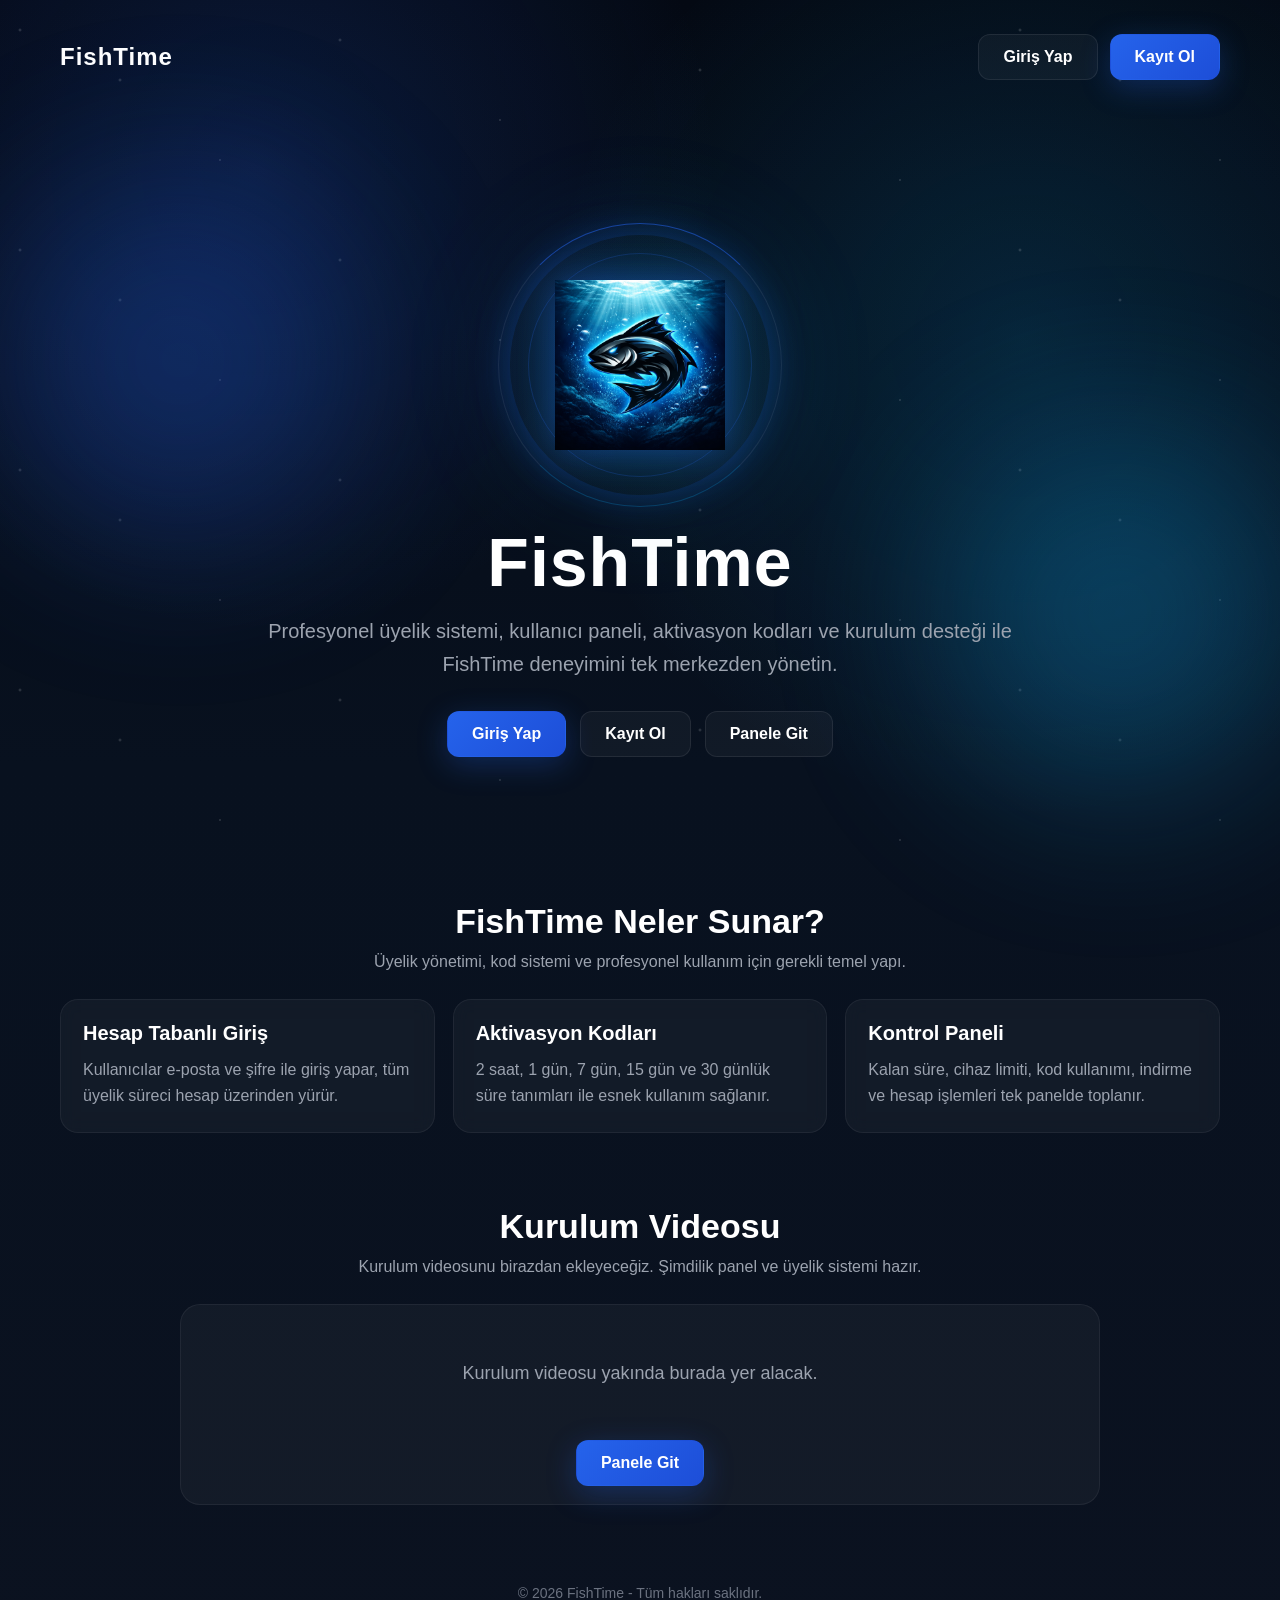
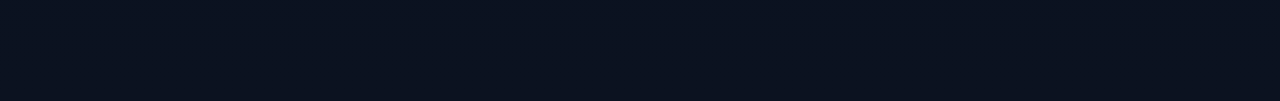
==== commit a5300c35: "Update index.html" ====
--- a/index.html
+++ b/index.html
@@ -3,163 +3,430 @@
 <head>
   <meta charset="UTF-8" />
   <meta name="viewport" content="width=device-width, initial-scale=1.0" />
-  <title>FishTime - Giriş Yap</title>
+  <title>FishTime</title>
   <style>
+    * { box-sizing: border-box; }
+
+    html { scroll-behavior: smooth; }
+
     body {
       margin: 0;
-      background: #08111f;
+      font-family: Arial, sans-serif;
       color: white;
-      font-family: Arial, sans-serif;
+      background:
+        radial-gradient(circle at 20% 10%, rgba(37, 99, 235, 0.18), transparent 25%),
+        radial-gradient(circle at 80% 20%, rgba(14, 165, 233, 0.16), transparent 28%),
+        linear-gradient(180deg, #040913 0%, #08111f 45%, #0b1220 100%);
+      overflow-x: hidden;
+    }
+
+    .bg-stars {
+      position: fixed;
+      inset: 0;
+      pointer-events: none;
+      opacity: 0.22;
+      background-image:
+        radial-gradient(2px 2px at 20px 30px, white, transparent),
+        radial-gradient(2px 2px at 120px 80px, white, transparent),
+        radial-gradient(1.5px 1.5px at 220px 160px, white, transparent),
+        radial-gradient(2px 2px at 340px 40px, white, transparent),
+        radial-gradient(1.5px 1.5px at 500px 120px, white, transparent),
+        radial-gradient(2px 2px at 700px 70px, white, transparent),
+        radial-gradient(1.5px 1.5px at 900px 180px, white, transparent);
+      background-size: 1000px 220px;
+      animation: starShift 18s linear infinite;
+      z-index: 0;
+    }
+
+    @keyframes starShift {
+      from { transform: translateY(0); }
+      to { transform: translateY(30px); }
+    }
+
+    .container {
+      width: 100%;
+      max-width: 1200px;
+      margin: 0 auto;
+      padding: 28px 20px 80px;
+      position: relative;
+      z-index: 2;
+    }
+
+    .topbar {
+      display: flex;
+      justify-content: space-between;
+      align-items: center;
+      gap: 16px;
+      padding: 6px 0 20px;
+      flex-wrap: wrap;
+    }
+
+    .brand {
+      font-size: 24px;
+      font-weight: 700;
+      letter-spacing: 1px;
+    }
+
+    .nav-buttons {
+      display: flex;
+      gap: 12px;
+      flex-wrap: wrap;
+    }
+
+    .btn {
+      text-decoration: none;
+      color: white;
+      padding: 13px 24px;
+      border-radius: 12px;
+      font-weight: 700;
+      display: inline-block;
+      transition: 0.22s ease;
+      border: 1px solid transparent;
+    }
+
+    .btn:hover {
+      transform: translateY(-2px);
+    }
+
+    .btn-primary {
+      background: linear-gradient(135deg, #2563eb, #1d4ed8);
+      box-shadow: 0 8px 30px rgba(37, 99, 235, 0.28);
+    }
+
+    .btn-secondary {
+      background: rgba(255,255,255,0.04);
+      border-color: rgba(255,255,255,0.08);
+    }
+
+    .btn-secondary:hover {
+      background: rgba(255,255,255,0.08);
+    }
+
+    .hero {
+      min-height: 88vh;
       display: flex;
       align-items: center;
       justify-content: center;
-      min-height: 100vh;
-    }
-
-    .card {
+      text-align: center;
+      position: relative;
+    }
+
+    .hero-blur-left,
+    .hero-blur-right {
+      position: absolute;
+      width: 360px;
+      height: 360px;
+      border-radius: 50%;
+      filter: blur(90px);
+      opacity: 0.28;
+      z-index: 0;
+      animation: floatGlow 7s ease-in-out infinite;
+    }
+
+    .hero-blur-left {
+      background: #2563eb;
+      left: -60px;
+      top: 80px;
+    }
+
+    .hero-blur-right {
+      background: #0ea5e9;
+      right: -80px;
+      bottom: 100px;
+      animation-delay: 2s;
+    }
+
+    @keyframes floatGlow {
+      0%, 100% { transform: translateY(0) scale(1); }
+      50% { transform: translateY(-20px) scale(1.04); }
+    }
+
+    .hero-content {
+      max-width: 920px;
       width: 100%;
-      max-width: 420px;
-      background: #0f172a;
-      border: 1px solid #1f2937;
-      border-radius: 16px;
-      padding: 28px;
-      box-shadow: 0 20px 60px rgba(0,0,0,.35);
+      position: relative;
+      z-index: 2;
+    }
+
+    .logo-wrap {
+      display: flex;
+      justify-content: center;
+      align-items: center;
+      margin-bottom: 28px;
+    }
+
+    .logo-shell {
+      position: relative;
+      width: 260px;
+      height: 260px;
+      display: flex;
+      justify-content: center;
+      align-items: center;
+    }
+
+    .logo-shell::before {
+      content: "";
+      position: absolute;
+      inset: 0;
+      border-radius: 50%;
+      background:
+        radial-gradient(circle, rgba(37,99,235,0.18) 0%, rgba(14,165,233,0.08) 45%, rgba(255,255,255,0.02) 100%);
+      box-shadow:
+        0 0 40px rgba(37,99,235,0.30),
+        0 0 120px rgba(14,165,233,0.14);
+      animation: pulseShell 4s ease-in-out infinite;
+    }
+
+    .logo-shell::after {
+      content: "";
+      position: absolute;
+      inset: -12px;
+      border-radius: 50%;
+      border: 1px solid rgba(255,255,255,0.08);
+      border-top-color: rgba(37,99,235,0.55);
+      border-bottom-color: rgba(14,165,233,0.25);
+      animation: spinShell 13s linear infinite;
+    }
+
+    .ring-2 {
+      position: absolute;
+      inset: 18px;
+      border-radius: 50%;
+      border: 1px solid rgba(37,99,235,0.22);
+      animation: spinShellReverse 9s linear infinite;
+    }
+
+    @keyframes pulseShell {
+      0%, 100% { transform: scale(1); }
+      50% { transform: scale(1.03); }
+    }
+
+    @keyframes spinShell {
+      from { transform: rotate(0deg); }
+      to { transform: rotate(360deg); }
+    }
+
+    @keyframes spinShellReverse {
+      from { transform: rotate(360deg); }
+      to { transform: rotate(0deg); }
+    }
+
+    .hero-logo {
+      width: 170px;
+      height: 170px;
+      object-fit: contain;
+      position: relative;
+      z-index: 3;
+      filter:
+        drop-shadow(0 0 18px rgba(37,99,235,0.40))
+        drop-shadow(0 0 35px rgba(14,165,233,0.20));
+      animation: logoFloat 4s ease-in-out infinite;
+    }
+
+    @keyframes logoFloat {
+      0%, 100% { transform: translateY(0); }
+      50% { transform: translateY(-8px); }
     }
 
     h1 {
-      margin-top: 0;
+      font-size: 68px;
+      margin: 0 0 14px;
+      letter-spacing: 1px;
+    }
+
+    .subtitle {
+      font-size: 20px;
+      line-height: 1.65;
+      color: #9ca3af;
+      max-width: 760px;
+      margin: 0 auto 30px;
+    }
+
+    .hero-buttons {
+      display: flex;
+      gap: 14px;
+      justify-content: center;
+      flex-wrap: wrap;
+      margin-top: 18px;
+    }
+
+    .features {
+      margin-top: 10px;
+    }
+
+    .section-title {
       text-align: center;
-      font-size: 48px;
-      margin-bottom: 10px;
-    }
-
-    p {
+      font-size: 34px;
+      margin: 0 0 12px;
+    }
+
+    .section-sub {
       text-align: center;
       color: #9ca3af;
-      margin-bottom: 24px;
-      font-size: 16px;
-    }
-
-    input {
+      margin: 0 0 28px;
+    }
+
+    .cards {
+      display: grid;
+      grid-template-columns: repeat(3, 1fr);
+      gap: 18px;
+    }
+
+    .card {
+      background: rgba(255,255,255,0.04);
+      border: 1px solid rgba(255,255,255,0.06);
+      border-radius: 18px;
+      padding: 22px;
+      backdrop-filter: blur(8px);
+      transition: 0.22s ease;
+    }
+
+    .card:hover {
+      transform: translateY(-4px);
+      border-color: rgba(37,99,235,0.28);
+      box-shadow: 0 12px 40px rgba(0,0,0,0.18);
+    }
+
+    .card h3 {
+      margin-top: 0;
+      margin-bottom: 12px;
+      font-size: 20px;
+    }
+
+    .card p {
+      margin: 0;
+      color: #9ca3af;
+      line-height: 1.65;
+    }
+
+    .video-section {
+      margin-top: 74px;
+      text-align: center;
+    }
+
+    .video-box {
+      max-width: 920px;
+      margin: 0 auto;
+      background: rgba(255,255,255,0.04);
+      border: 1px solid rgba(255,255,255,0.06);
+      border-radius: 20px;
+      padding: 18px;
+    }
+
+    .video-frame {
       width: 100%;
-      padding: 14px;
-      margin-bottom: 12px;
-      border-radius: 10px;
-      border: 1px solid #243041;
-      background: #0b1220;
-      color: white;
-      font-size: 16px;
-      box-sizing: border-box;
-    }
-
-    button,
-    a.btn {
-      width: 100%;
-      padding: 14px;
-      border-radius: 10px;
+      aspect-ratio: 16 / 9;
       border: none;
-      background: #58d3ff;
-      color: white;
-      font-weight: bold;
-      cursor: pointer;
-      text-decoration: none;
-      display: block;
+      border-radius: 14px;
+      background: #000;
+    }
+
+    .video-actions {
+      margin-top: 16px;
+      display: flex;
+      justify-content: center;
+      gap: 12px;
+      flex-wrap: wrap;
+    }
+
+    .footer {
+      margin-top: 80px;
       text-align: center;
-      margin-top: 10px;
-      box-sizing: border-box;
-      font-size: 16px;
-    }
-
-    a.btn {
-      background: transparent;
-      color: white;
-    }
-
-    .msg {
-      margin-top: 12px;
-      color: #93c5fd;
-      text-align: center;
-      min-height: 24px;
-      white-space: pre-wrap;
+      color: #6b7280;
       font-size: 14px;
+      padding-bottom: 20px;
+    }
+
+    @media (max-width: 900px) {
+      .cards { grid-template-columns: 1fr; }
+      .topbar { flex-direction: column; }
+      h1 { font-size: 44px; }
+      .subtitle { font-size: 17px; }
+      .logo-shell { width: 210px; height: 210px; }
+      .hero-logo { width: 138px; height: 138px; }
     }
   </style>
 </head>
 <body>
-  <div class="card">
-    <h1>Giriş Yap</h1>
-    <p>FishTime hesabın ile giriş yap.</p>
-
-    <input id="email" type="email" placeholder="E-posta" />
-    <input id="password" type="password" placeholder="Şifre" />
-
-    <button id="loginBtn">Giriş Yap</button>
-    <a class="btn" href="register.html">Kayıt Ol</a>
-
-    <div class="msg" id="msg"></div>
+  <div class="bg-stars"></div>
+
+  <div class="container">
+    <div class="topbar">
+      <div class="brand">FishTime</div>
+      <div class="nav-buttons">
+        <a class="btn btn-secondary" href="login.html">Giriş Yap</a>
+        <a class="btn btn-primary" href="register.html">Kayıt Ol</a>
+      </div>
+    </div>
+
+    <section class="hero">
+      <div class="hero-blur-left"></div>
+      <div class="hero-blur-right"></div>
+
+      <div class="hero-content">
+        <div class="logo-wrap">
+          <div class="logo-shell">
+            <div class="ring-2"></div>
+            <img src="logo.png" alt="FishTime Logo" class="hero-logo">
+          </div>
+        </div>
+
+        <h1>FishTime</h1>
+        <p class="subtitle">
+          Profesyonel üyelik sistemi, kullanıcı paneli, aktivasyon kodları ve kurulum desteği ile
+          FishTime deneyimini tek merkezden yönetin.
+        </p>
+
+        <div class="hero-buttons">
+          <a class="btn btn-primary" href="login.html">Giriş Yap</a>
+          <a class="btn btn-secondary" href="register.html">Kayıt Ol</a>
+          <a class="btn btn-secondary" href="dashboard.html">Panele Git</a>
+        </div>
+      </div>
+    </section>
+
+    <section class="features">
+      <h2 class="section-title">FishTime Neler Sunar?</h2>
+      <p class="section-sub">
+        Üyelik yönetimi, kod sistemi ve profesyonel kullanım için gerekli temel yapı.
+      </p>
+
+      <div class="cards">
+        <div class="card">
+          <h3>Hesap Tabanlı Giriş</h3>
+          <p>Kullanıcılar e-posta ve şifre ile giriş yapar, tüm üyelik süreci hesap üzerinden yürür.</p>
+        </div>
+        <div class="card">
+          <h3>Aktivasyon Kodları</h3>
+          <p>2 saat, 1 gün, 7 gün, 15 gün ve 30 günlük süre tanımları ile esnek kullanım sağlanır.</p>
+        </div>
+        <div class="card">
+          <h3>Kontrol Paneli</h3>
+          <p>Kalan süre, cihaz limiti, kod kullanımı, indirme ve hesap işlemleri tek panelde toplanır.</p>
+        </div>
+      </div>
+    </section>
+
+    <section class="video-section" id="setup">
+      <h2 class="section-title">Kurulum Videosu</h2>
+      <p class="section-sub">
+        Kurulum videosunu birazdan ekleyeceğiz. Şimdilik panel ve üyelik sistemi hazır.
+      </p>
+
+      <div class="video-box">
+        <div style="padding:40px 20px; color:#9ca3af; font-size:18px;">
+          Kurulum videosu yakında burada yer alacak.
+        </div>
+
+        <div class="video-actions">
+          <a class="btn btn-primary" href="dashboard.html">Panele Git</a>
+        </div>
+      </div>
+    </section>
+
+    <div class="footer">
+      © 2026 FishTime - Tüm hakları saklıdır.
+    </div>
   </div>
-
-  <script>
-    const API_BASE = "https://fishtime-api.onrender.com";
-
-    function getDeviceId() {
-      let id = localStorage.getItem("fishtime_device_id");
-      if (!id) {
-        id = "WEB-" + Math.random().toString(36).substring(2, 12);
-        localStorage.setItem("fishtime_device_id", id);
-      }
-      return id;
-    }
-
-    async function loginUser() {
-      const email = document.getElementById("email").value.trim();
-      const password = document.getElementById("password").value.trim();
-      const msg = document.getElementById("msg");
-
-      msg.textContent = "";
-
-      if (!email || !password) {
-        msg.textContent = "E-posta ve şifre gerekli.";
-        return;
-      }
-
-      try {
-        const res = await fetch(`${API_BASE}/v1/login`, {
-          method: "POST",
-          headers: {
-            "Content-Type": "application/json"
-          },
-          body: JSON.stringify({
-            email: email,
-            password: password,
-            device_id: getDeviceId()
-          })
-        });
-
-        const text = await res.text();
-        let data = {};
-
-        try {
-          data = JSON.parse(text);
-        } catch (e) {
-          data = { raw: text };
-        }
-
-        if (!res.ok) {
-          msg.textContent = data.detail || data.raw || `Giriş başarısız. (${res.status})`;
-          return;
-        }
-
-        localStorage.setItem("fishtime_token", data.token);
-        window.location.href = "dashboard.html";
-
-      } catch (e) {
-        console.error("LOGIN ERROR:", e);
-        msg.textContent = "Sunucuya bağlanılamadı.\n" + (e.message || e);
-      }
-    }
-
-    document.getElementById("loginBtn").addEventListener("click", loginUser);
-  </script>
 </body>
 </html>
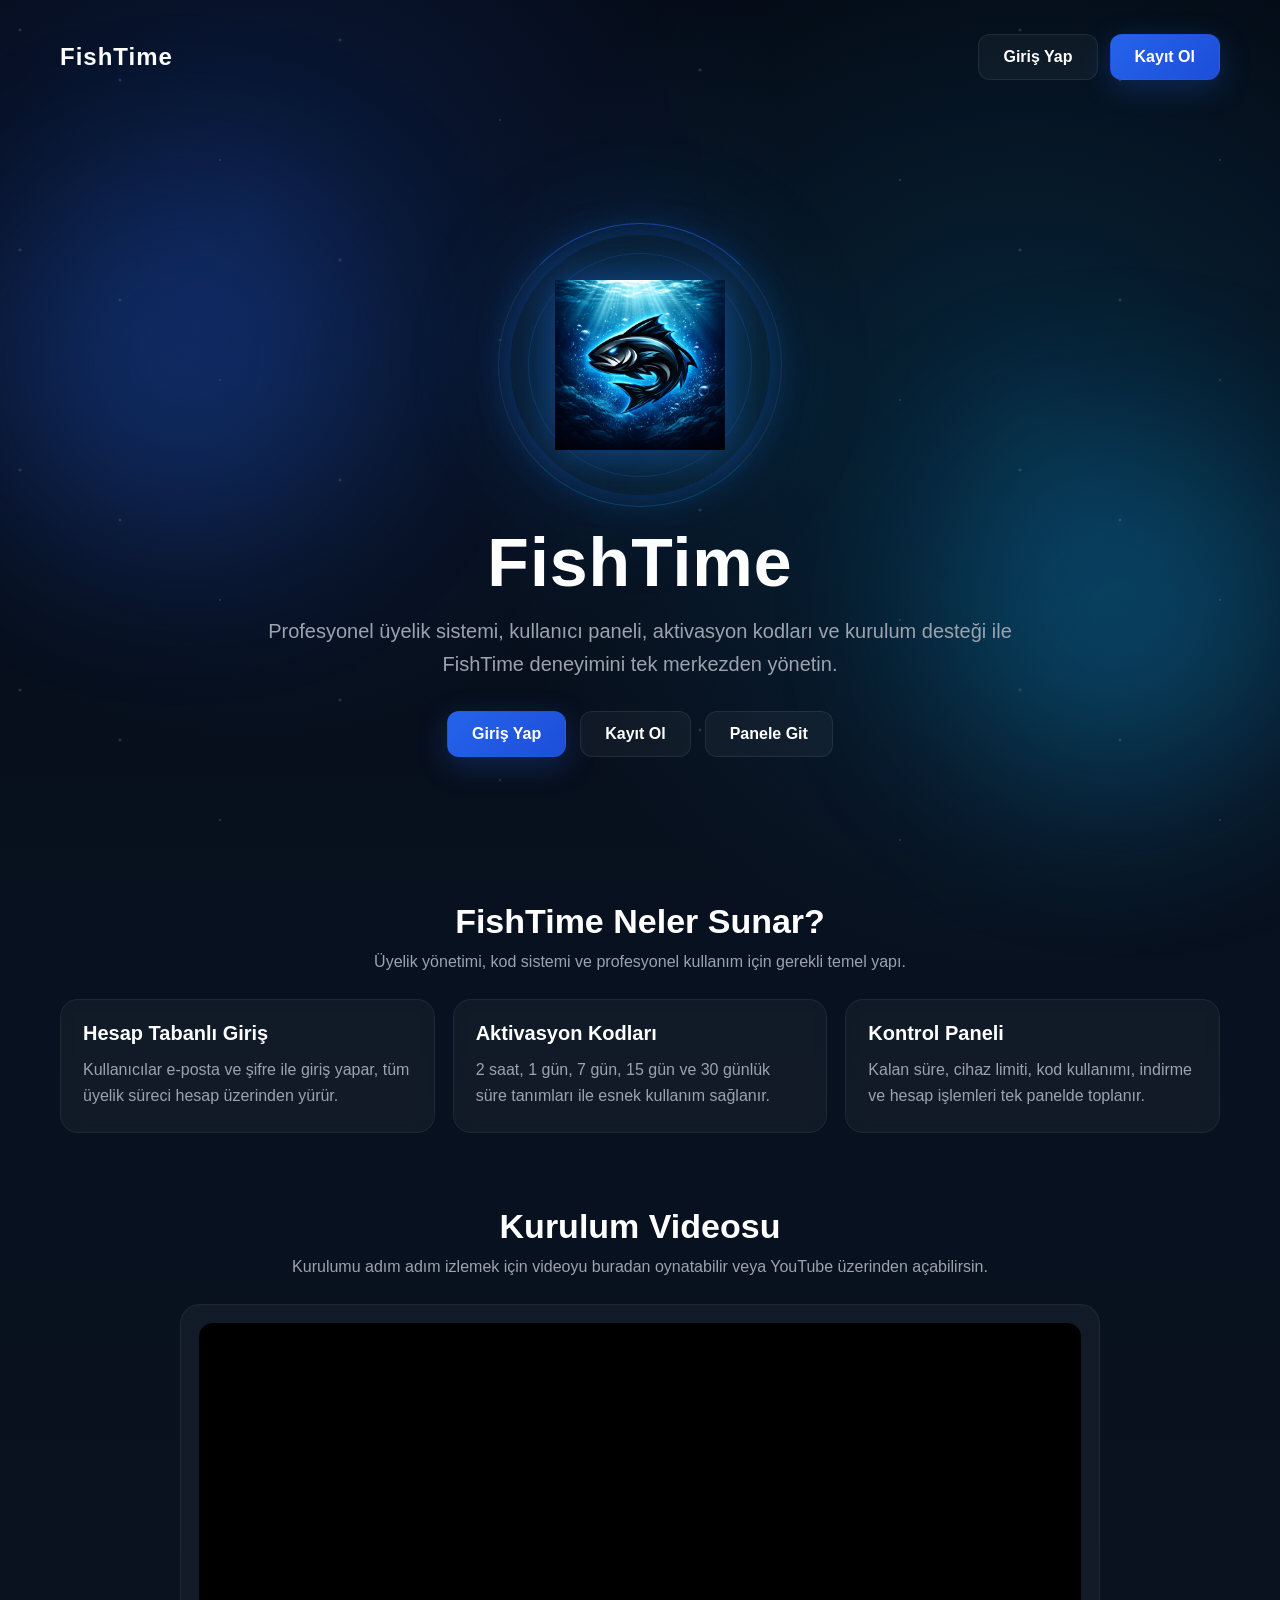
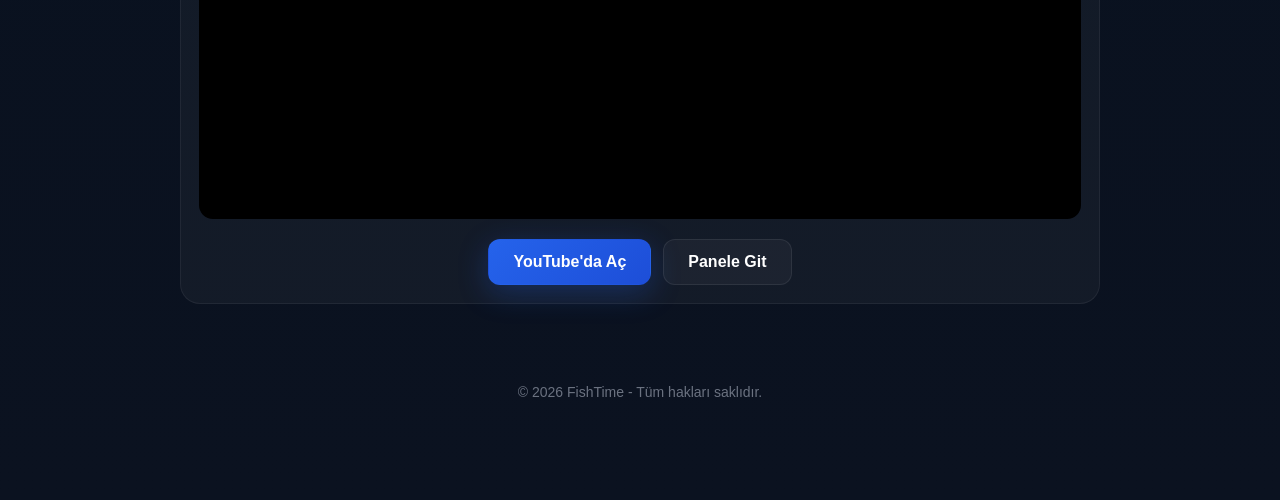
==== commit cf0c5431: "Update index.html" ====
--- a/index.html
+++ b/index.html
@@ -410,16 +410,21 @@
     <section class="video-section" id="setup">
       <h2 class="section-title">Kurulum Videosu</h2>
       <p class="section-sub">
-        Kurulum videosunu birazdan ekleyeceğiz. Şimdilik panel ve üyelik sistemi hazır.
+        Kurulumu adım adım izlemek için videoyu buradan oynatabilir veya YouTube üzerinden açabilirsin.
       </p>
 
       <div class="video-box">
-        <div style="padding:40px 20px; color:#9ca3af; font-size:18px;">
-          Kurulum videosu yakında burada yer alacak.
-        </div>
+        <iframe
+          class="video-frame"
+          src="https://www.youtube.com/embed/jCRnwHDHFmA?start=225"
+          title="FishTime Kurulum Videosu"
+          allow="accelerometer; autoplay; clipboard-write; encrypted-media; gyroscope; picture-in-picture; web-share"
+          allowfullscreen>
+        </iframe>
 
         <div class="video-actions">
-          <a class="btn btn-primary" href="dashboard.html">Panele Git</a>
+          <a class="btn btn-primary" href="https://www.youtube.com/watch?v=jCRnwHDHFmA&t=225s" target="_blank">YouTube'da Aç</a>
+          <a class="btn btn-secondary" href="dashboard.html">Panele Git</a>
         </div>
       </div>
     </section>
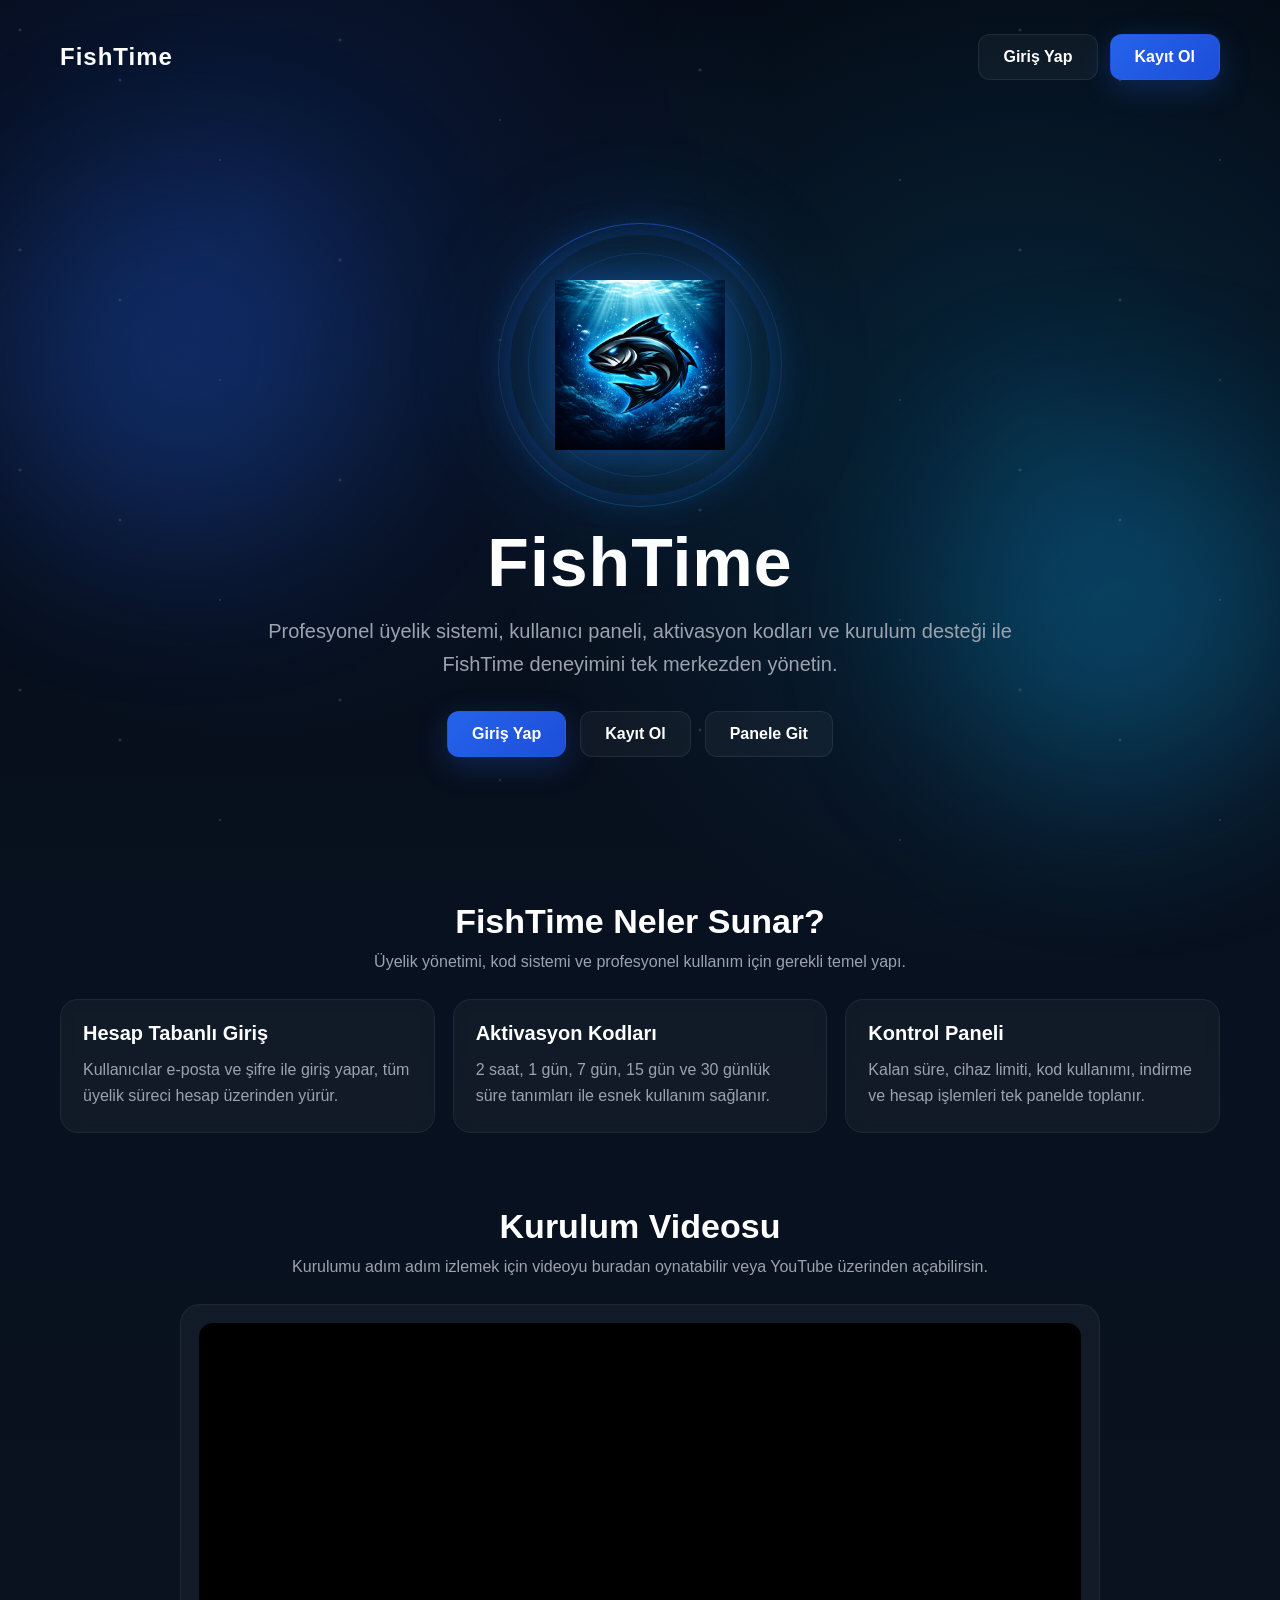
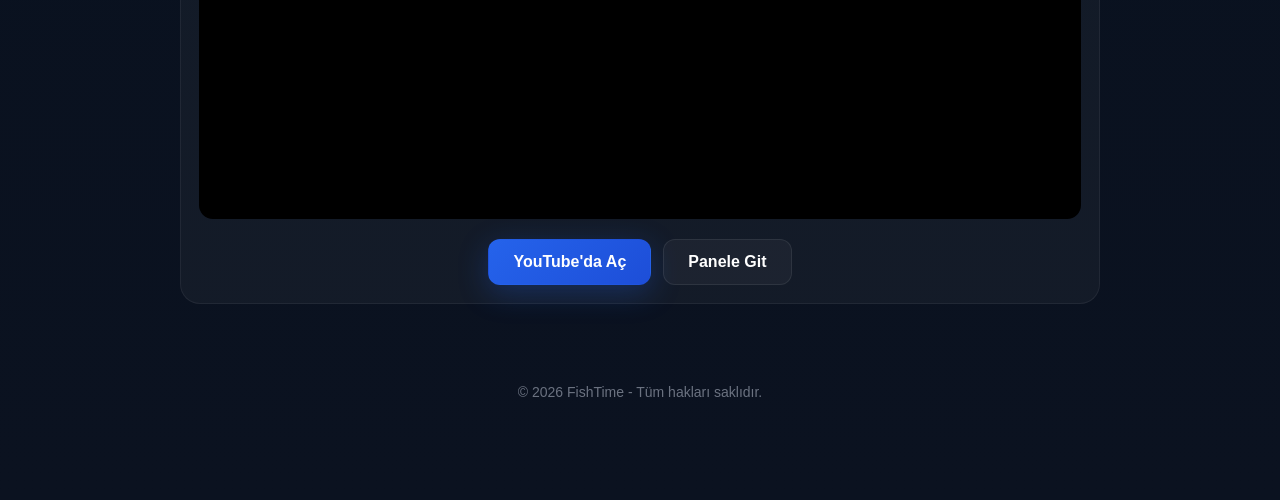
==== commit e270bb0d: "Update index.html" ====
--- a/index.html
+++ b/index.html
@@ -1,4 +1,4 @@
-<!DOCTYPE html>
+﻿<!DOCTYPE html>
 <html lang="tr">
 <head>
   <meta charset="UTF-8" />
@@ -415,7 +415,7 @@
 
       <div class="video-box">
         <iframe
-          class="video-frame"
+          class="video-frame" id="setupVideoFrame"
           src="https://www.youtube.com/embed/jCRnwHDHFmA?start=225"
           title="FishTime Kurulum Videosu"
           allow="accelerometer; autoplay; clipboard-write; encrypted-media; gyroscope; picture-in-picture; web-share"
@@ -423,7 +423,7 @@
         </iframe>
 
         <div class="video-actions">
-          <a class="btn btn-primary" href="https://www.youtube.com/watch?v=jCRnwHDHFmA&t=225s" target="_blank">YouTube'da Aç</a>
+          <a class="btn btn-primary" id="setupVideoLink" href="https://www.youtube.com/watch?v=jCRnwHDHFmA&t=225s" target="_blank">YouTube'da Aç</a>
           <a class="btn btn-secondary" href="dashboard.html">Panele Git</a>
         </div>
       </div>
@@ -433,5 +433,31 @@
       © 2026 FishTime - Tüm hakları saklıdır.
     </div>
   </div>
+  <script>
+    (function () {
+      const API_BASE = "https://fishtime-api.onrender.com";
+      const fallback = {
+        setup_video_watch_url: "https://www.youtube.com/watch?v=jCRnwHDHFmA&t=225s",
+        setup_video_embed_url: "https://www.youtube.com/embed/jCRnwHDHFmA?start=225",
+      };
+      const frame = document.getElementById("setupVideoFrame");
+      const link = document.getElementById("setupVideoLink");
+      if (!frame || !link) return;
+
+      const applyConfig = (config) => {
+        const next = { ...fallback, ...(config || {}) };
+        frame.src = next.setup_video_embed_url || fallback.setup_video_embed_url;
+        link.href = next.setup_video_watch_url || fallback.setup_video_watch_url;
+      };
+
+      applyConfig(fallback);
+
+      fetch(`${API_BASE}/v1/site-config`, { headers: { Accept: "application/json" } })
+        .then((res) => (res.ok ? res.json() : null))
+        .then((data) => { if (data) applyConfig(data); })
+        .catch(() => {});
+    })();
+  </script>
 </body>
 </html>
+
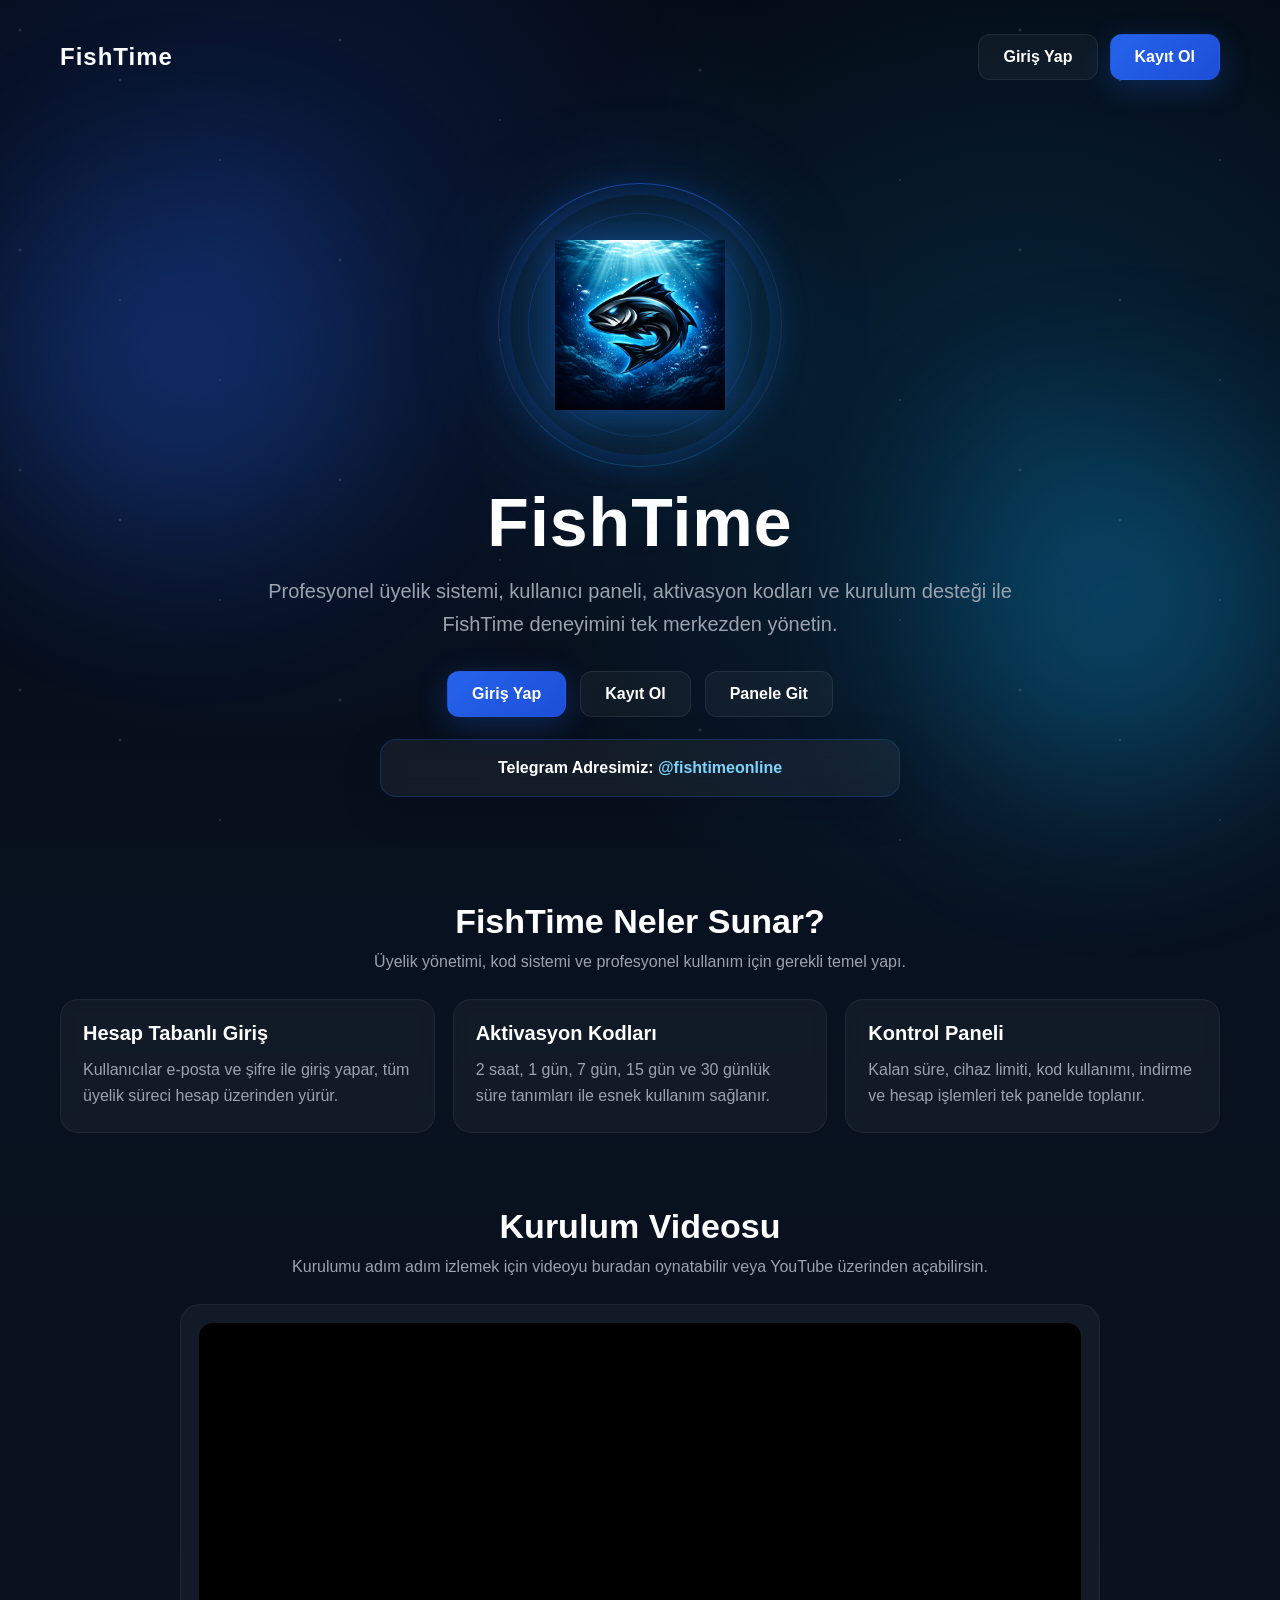
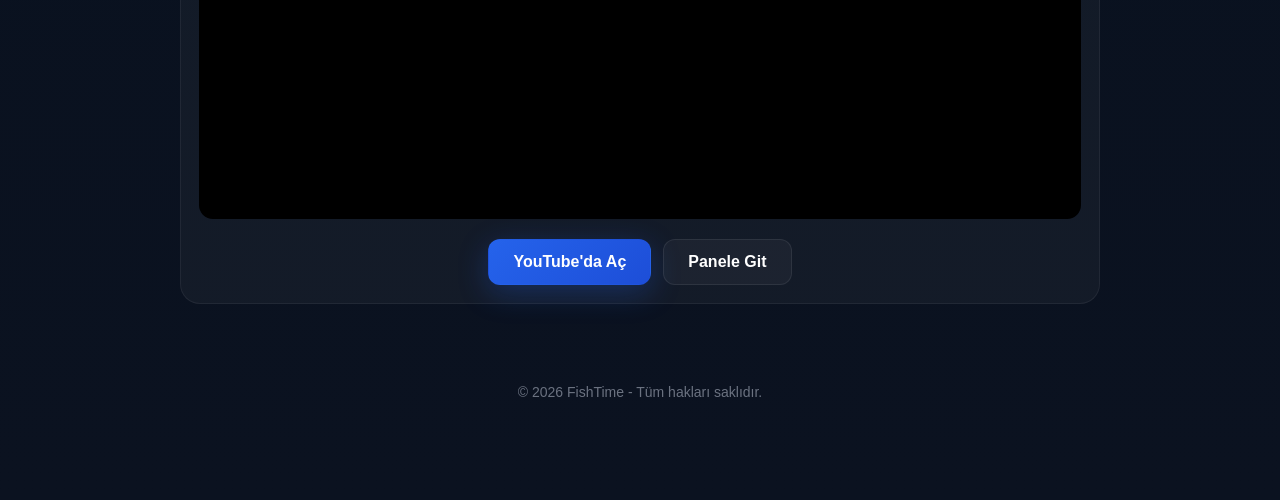
==== commit 95fd6d58: "Update index.html" ====
--- a/index.html
+++ b/index.html
@@ -250,6 +250,33 @@
       margin-top: 18px;
     }
 
+    .info-banner {
+      margin: 22px auto 0;
+      max-width: 520px;
+      padding: 14px 18px;
+      border-radius: 16px;
+      background: rgba(255,255,255,0.05);
+      border: 1px solid rgba(37,99,235,0.24);
+      box-shadow: 0 12px 40px rgba(2, 6, 23, 0.18);
+      color: #dbeafe;
+      line-height: 1.7;
+      backdrop-filter: blur(10px);
+    }
+
+    .info-banner strong {
+      color: white;
+    }
+
+    .info-banner a {
+      color: #7dd3fc;
+      text-decoration: none;
+      font-weight: 700;
+    }
+
+    .info-banner a:hover {
+      text-decoration: underline;
+    }
+
     .features {
       margin-top: 10px;
     }
@@ -327,6 +354,32 @@
       justify-content: center;
       gap: 12px;
       flex-wrap: wrap;
+    }
+
+    .note-section {
+      margin-top: 42px;
+      text-align: left;
+    }
+
+    .note-box {
+      max-width: 920px;
+      margin: 0 auto;
+      padding: 22px;
+      border-radius: 20px;
+      background: rgba(255,255,255,0.04);
+      border: 1px solid rgba(255,255,255,0.06);
+      backdrop-filter: blur(10px);
+    }
+
+    .note-box h3 {
+      margin: 0 0 12px;
+      font-size: 22px;
+    }
+
+    .note-text {
+      color: #dbeafe;
+      line-height: 1.8;
+      white-space: pre-wrap;
     }
 
     .footer {
@@ -382,6 +435,11 @@
           <a class="btn btn-secondary" href="register.html">Kayıt Ol</a>
           <a class="btn btn-secondary" href="dashboard.html">Panele Git</a>
         </div>
+
+        <div class="info-banner">
+          <strong>Telegram Adresimiz:</strong>
+          <a href="https://t.me/fishtimeonline" target="_blank" rel="noreferrer">@fishtimeonline</a>
+        </div>
       </div>
     </section>
 
@@ -426,6 +484,18 @@
           <a class="btn btn-primary" id="setupVideoLink" href="https://www.youtube.com/watch?v=jCRnwHDHFmA&t=225s" target="_blank">YouTube'da Aç</a>
           <a class="btn btn-secondary" href="dashboard.html">Panele Git</a>
         </div>
+      </div>
+    </section>
+
+    <section class="note-section" id="publicNoteSection" style="display:none;">
+      <h2 class="section-title">Not</h2>
+      <p class="section-sub">
+        Güncel bilgilendirme ve duyurular burada yayınlanır.
+      </p>
+
+      <div class="note-box">
+        <h3>FishTime Duyurusu</h3>
+        <div class="note-text" id="publicNoteText"></div>
       </div>
     </section>
 
@@ -439,15 +509,21 @@
       const fallback = {
         setup_video_watch_url: "https://www.youtube.com/watch?v=jCRnwHDHFmA&t=225s",
         setup_video_embed_url: "https://www.youtube.com/embed/jCRnwHDHFmA?start=225",
+        public_note: "",
       };
       const frame = document.getElementById("setupVideoFrame");
       const link = document.getElementById("setupVideoLink");
-      if (!frame || !link) return;
+      const noteSection = document.getElementById("publicNoteSection");
+      const noteText = document.getElementById("publicNoteText");
+      if (!frame || !link || !noteSection || !noteText) return;
 
       const applyConfig = (config) => {
         const next = { ...fallback, ...(config || {}) };
         frame.src = next.setup_video_embed_url || fallback.setup_video_embed_url;
         link.href = next.setup_video_watch_url || fallback.setup_video_watch_url;
+        const note = String(next.public_note || "").trim();
+        noteText.textContent = note;
+        noteSection.style.display = note ? "" : "none";
       };
 
       applyConfig(fallback);
